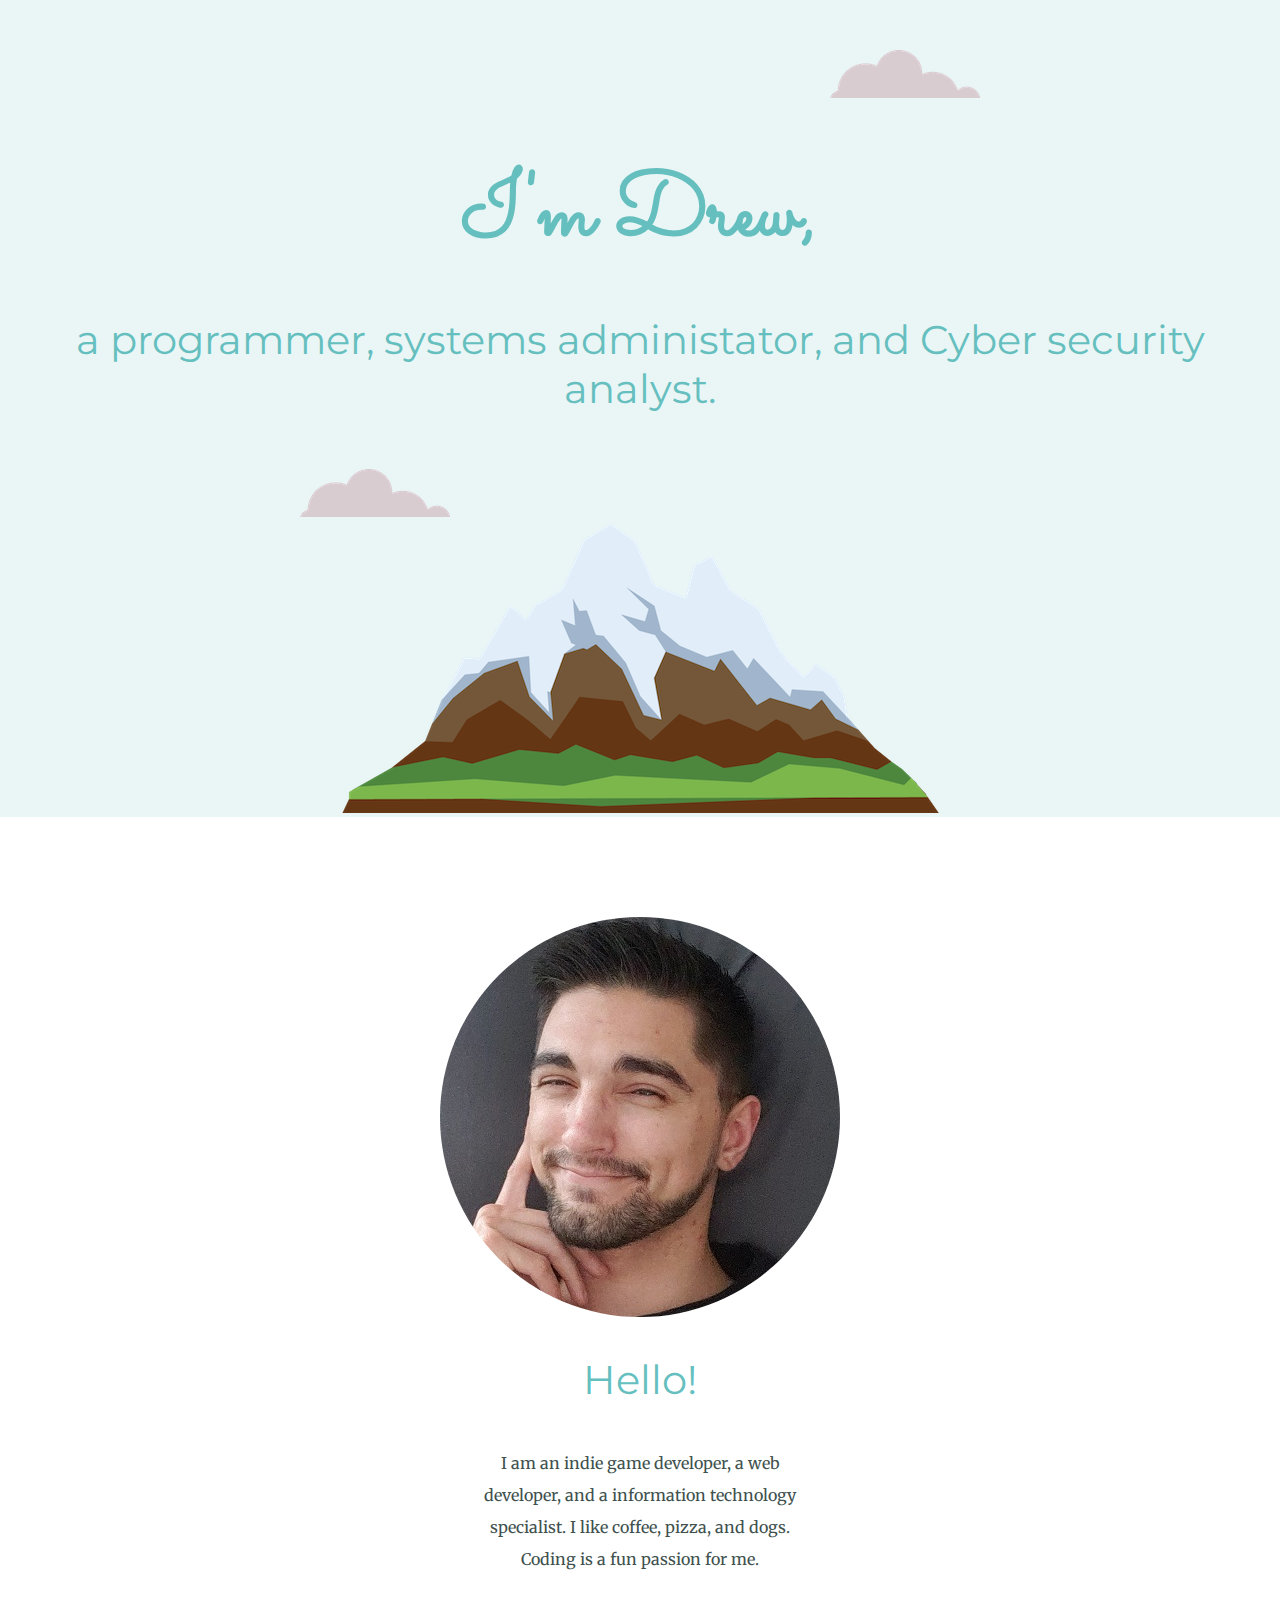
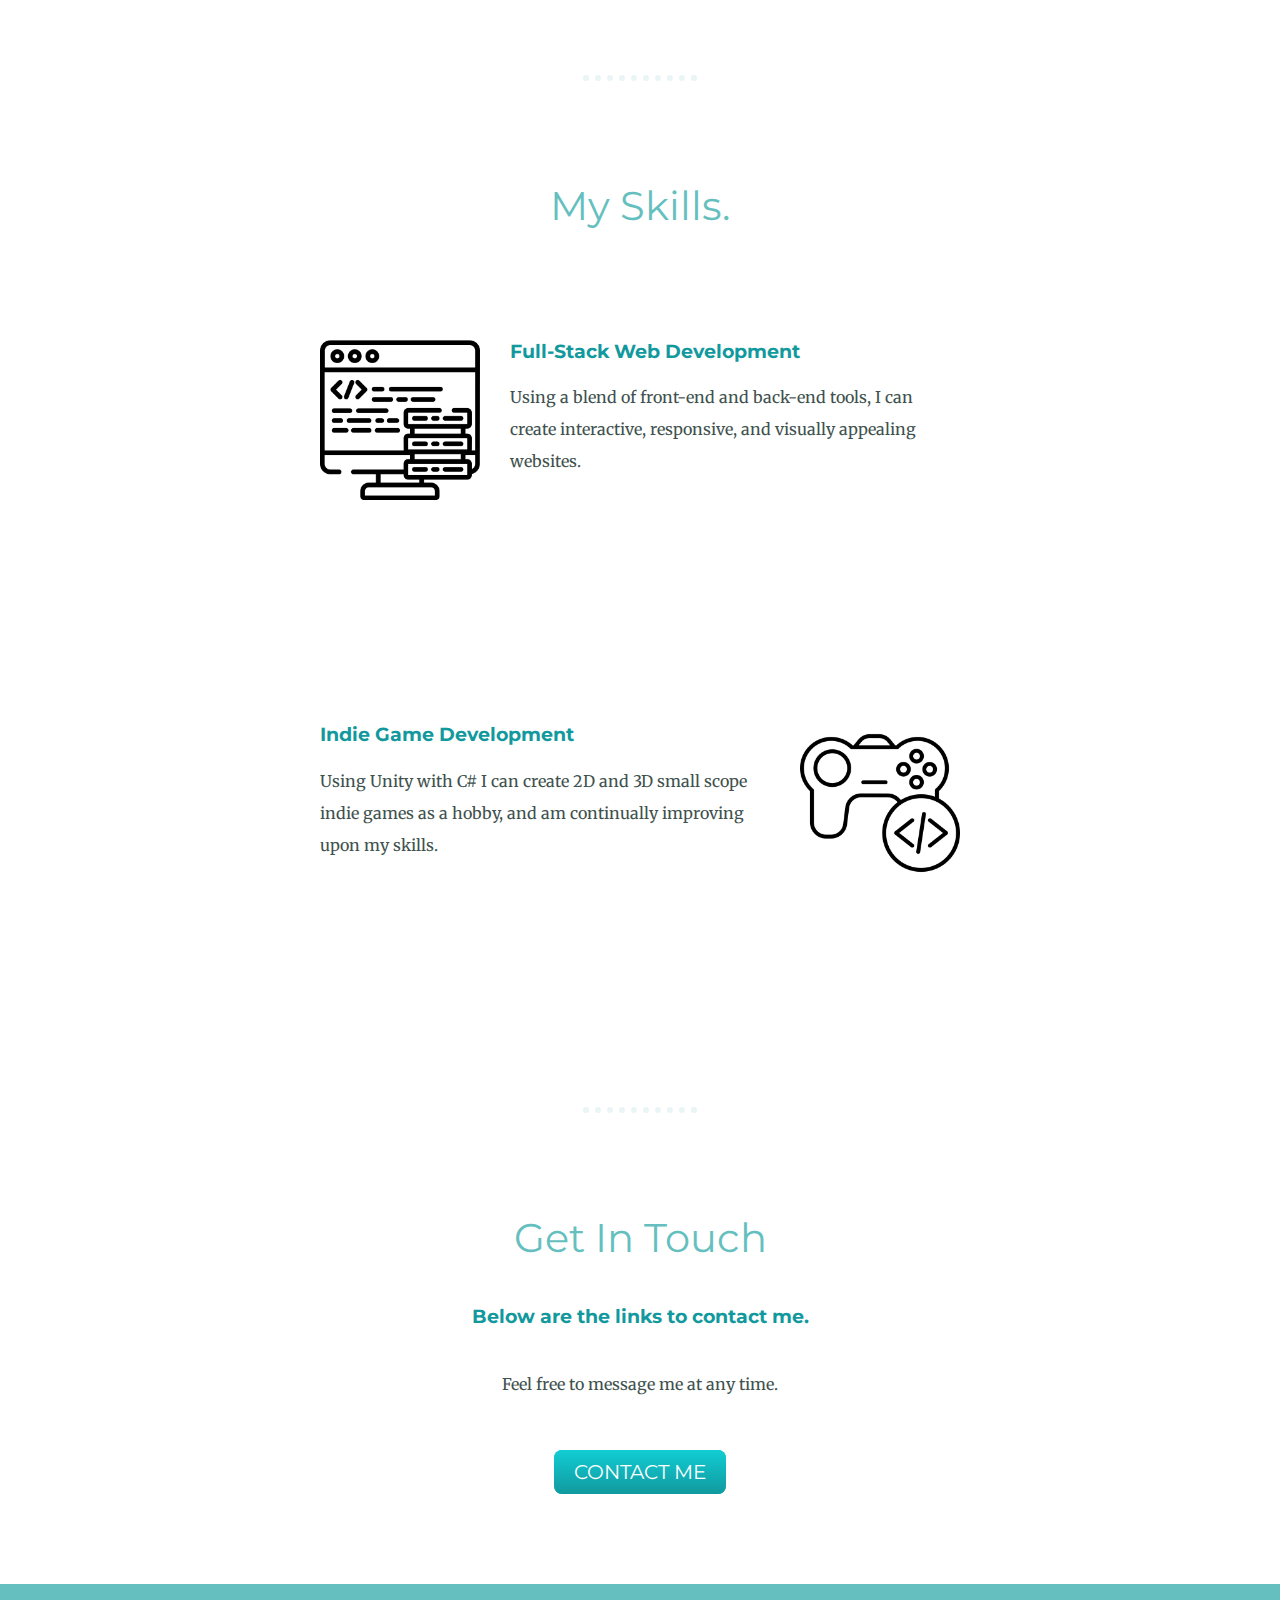
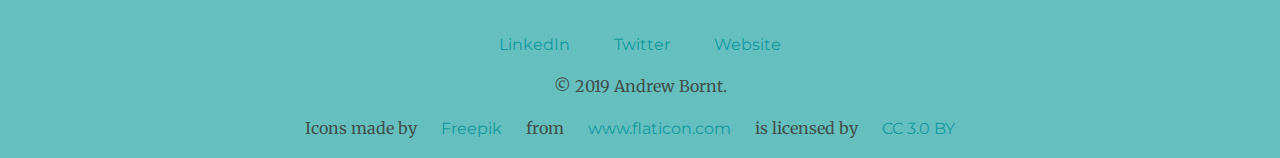
==== index.html @ 8a3b98e0 "Update index.html" ====
<!DOCTYPE html>
<html lang="en" dir="ltr">

<head>
  <meta charset="utf-8">
  <title>Andrew Bornt</title>
  <link rel="stylesheet" href="css/styles.css">
  <link rel="icon" href="favicon.ico">
  <link href="https://fonts.googleapis.com/css?family=Merriweather|Montserrat|Sacramento&display=swap" rel="stylesheet">
</head>

<body>
  <div class="top-container">
    <img class="top-cloud" src="images/cloud.png" alt="cloud-img">
    <h1> I'm Drew,</h1>
    <h2>
      a programmer, systems administator, and Cyber security analyst.
    </h2>
    <img class="bottom-cloud" src="images/cloud.png" alt="cloud-img">
    <img class="mountain" src="images/mountain.png" alt="mountain-img">
  </div>

  <div class="middle-container">
    <div class="profile">
      <img class="selfie" src="images/drewbornt.jpg" alt="selfie">
      <h2>Hello!</h2>
      <p class="intro">I am an indie game developer, a web developer, and a information technology specialist. I like coffee, pizza, and dogs. Coding is a fun passion for me.</p>
    </div>

    <hr>

    <div class="skills">
      <h2>My Skills.</h2>
      <div class="skill-row">
        <img class="skill-web-icon" src="images/data.png" alt="data-png">
        <h3>Full-Stack Web Development</h3>
        <p>Using a blend of front-end and back-end tools, I can create interactive, responsive, and visually appealing websites.</p>
      </div>
      <br />
      <div class="skill-row">
        <img class="skill-game-icon" src="images/game.png" alt="game-png">
        <h3>Indie Game Development</h3>
        <p>Using Unity with C# I can create 2D and 3D small scope indie games as a hobby, and am continually improving upon my skills.</p>
      </div>
    </div>
<br />
    <hr>

    <div class="contact-me">
      <h2>Get In Touch</h2>
      <h3>Below are the links to contact me.</h3>
      <p class="contact-message">Feel free to message me at any time.</p>
      <a class="butn" href="mailto:andrew.bornt@gmail.com">CONTACT ME</a>
    </div>
  </div>


  <div class="bottom-container">
    <a class="footer-link" href="https://www.linkedin.com/in/andrew-bornt/">LinkedIn</a>
    <a class="footer-link" href="https://twitter.com/Valcain">Twitter</a>
    <a class="footer-link" href="https://drewbornt.github.io/cv/">Website</a>
    <p class="copright">© 2019 Andrew Bornt.</p>
    <div>Icons made by <a href="https://www.flaticon.com/authors/freepik" title="Freepik">Freepik</a> from <a href="https://www.flaticon.com/" title="Flaticon">www.flaticon.com</a> is licensed by <a href="http://creativecommons.org/licenses/by/3.0/"
        title="Creative Commons BY 3.0" target="_blank">CC 3.0 BY</a>
      </div>

  </div>

</body>

</html>
---- css/styles.css ----
body {
  color: #40514E;
  margin: 0;
  text-align: center;
  font-family: 'Merriweather', sans-serif;
}

h1 {
  font-size: 5.625rem;
  margin: 50px auto 0 auto;
  font-family: 'Sacramento', cursive;
  color: #66bfbf;
}

h2 {
  font-size: 2.5rem;
  font-family: 'Montserrat', sans-serif;
  color: #66BFBF;
  font-weight: normal;
  padding-bottom: 10px;
}

h3 {
  font-family: 'Montserrat', sans-serif;
  color: #11999E;
}

a {
  color: #11999E;
  font-family: 'Montserrat', sans-serif;
  margin: 10px 20px;
  text-decoration: none;
}
a:hover{
  color: #EAF6F6;
}

hr {
  border: dotted #EAF6F6 6px;
  border-bottom: none;
  width: 8%;
  margin: 100px auto;
}

p {
  line-height: 2;
}

.intro {
  width: 25%;
  margin: auto;
}
.selfie {
  border-radius: 50%;
}

.top-container {
  background-color: #EAF6F6;
  margin-top: 0;
  position: relative;
  padding-top: 100px;
}

.middle-container {
  margin: 100px auto;
}

.bottom-container {
  background-color: #66BFBF;
  padding: 50px 0 20px;
}

.top-cloud {
  position: absolute;
  right: 300px;
  top: 50px;
}

.bottom-cloud {
  position: absolute;
  left: 300px;
  bottom: 300px;
}

.skill-row {
  width: 50%;
  position: relative;
  margin: 100px auto 100px auto;
  text-align: left;
  padding-bottom: 10px;
}

.skill-web-icon {
  width: 25%;
  float: left;
  margin-right: 30px;
}

.skill-game-icon {
  width: 25%;
  float: right;
  margin-left: 30px;
  margin-bottom: 10px;
}

.contact-message {
  width: 30%;
  margin: 40px auto 60px;
}

.butn {
  background: #11cdd4;
  background-image: -webkit-linear-gradient(top, #11cdd4, #11999e);
  background-image: -moz-linear-gradient(top, #11cdd4, #11999e);
  background-image: -ms-linear-gradient(top, #11cdd4, #11999e);
  background-image: -o-linear-gradient(top, #11cdd4, #11999e);
  background-image: linear-gradient(to bottom, #11cdd4, #11999e);
  -webkit-border-radius: 8;
  -moz-border-radius: 8;
  border-radius: 8px;
  font-family: 'Montserrat', sans-serif;
  color: #ffffff;
  font-size: 20px;
  padding: 10px 20px 10px 20px;
  text-decoration: none;
}

.butn:hover {
  background: #30e3cb;
  background-image: -webkit-linear-gradient(top, #30e3cb, #2bc4ad);
  background-image: -moz-linear-gradient(top, #30e3cb, #2bc4ad);
  background-image: -ms-linear-gradient(top, #30e3cb, #2bc4ad);
  background-image: -o-linear-gradient(top, #30e3cb, #2bc4ad);
  background-image: linear-gradient(to bottom, #30e3cb, #2bc4ad);
  text-decoration: none;
}

.copyright {
  color: #EAF6F6;
  font-size: 0.75rem;
  padding: 20px 0;
}
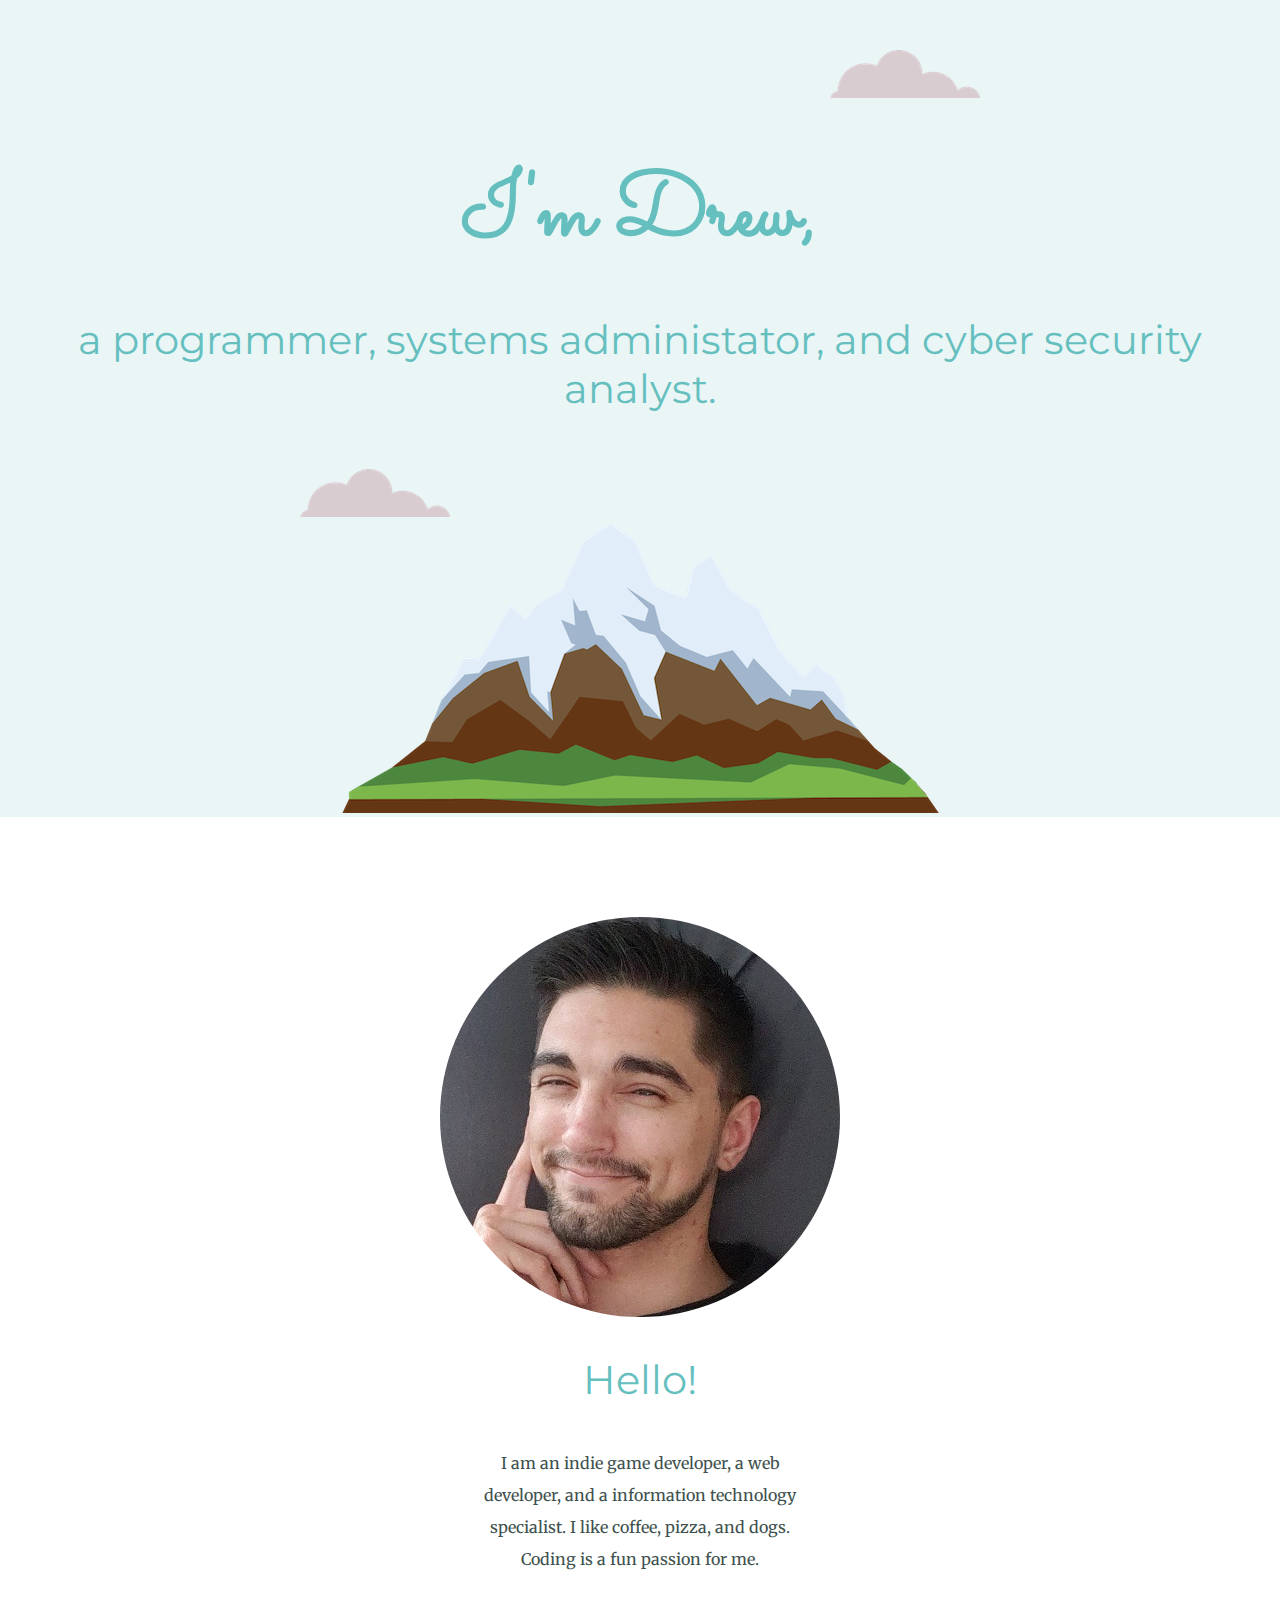
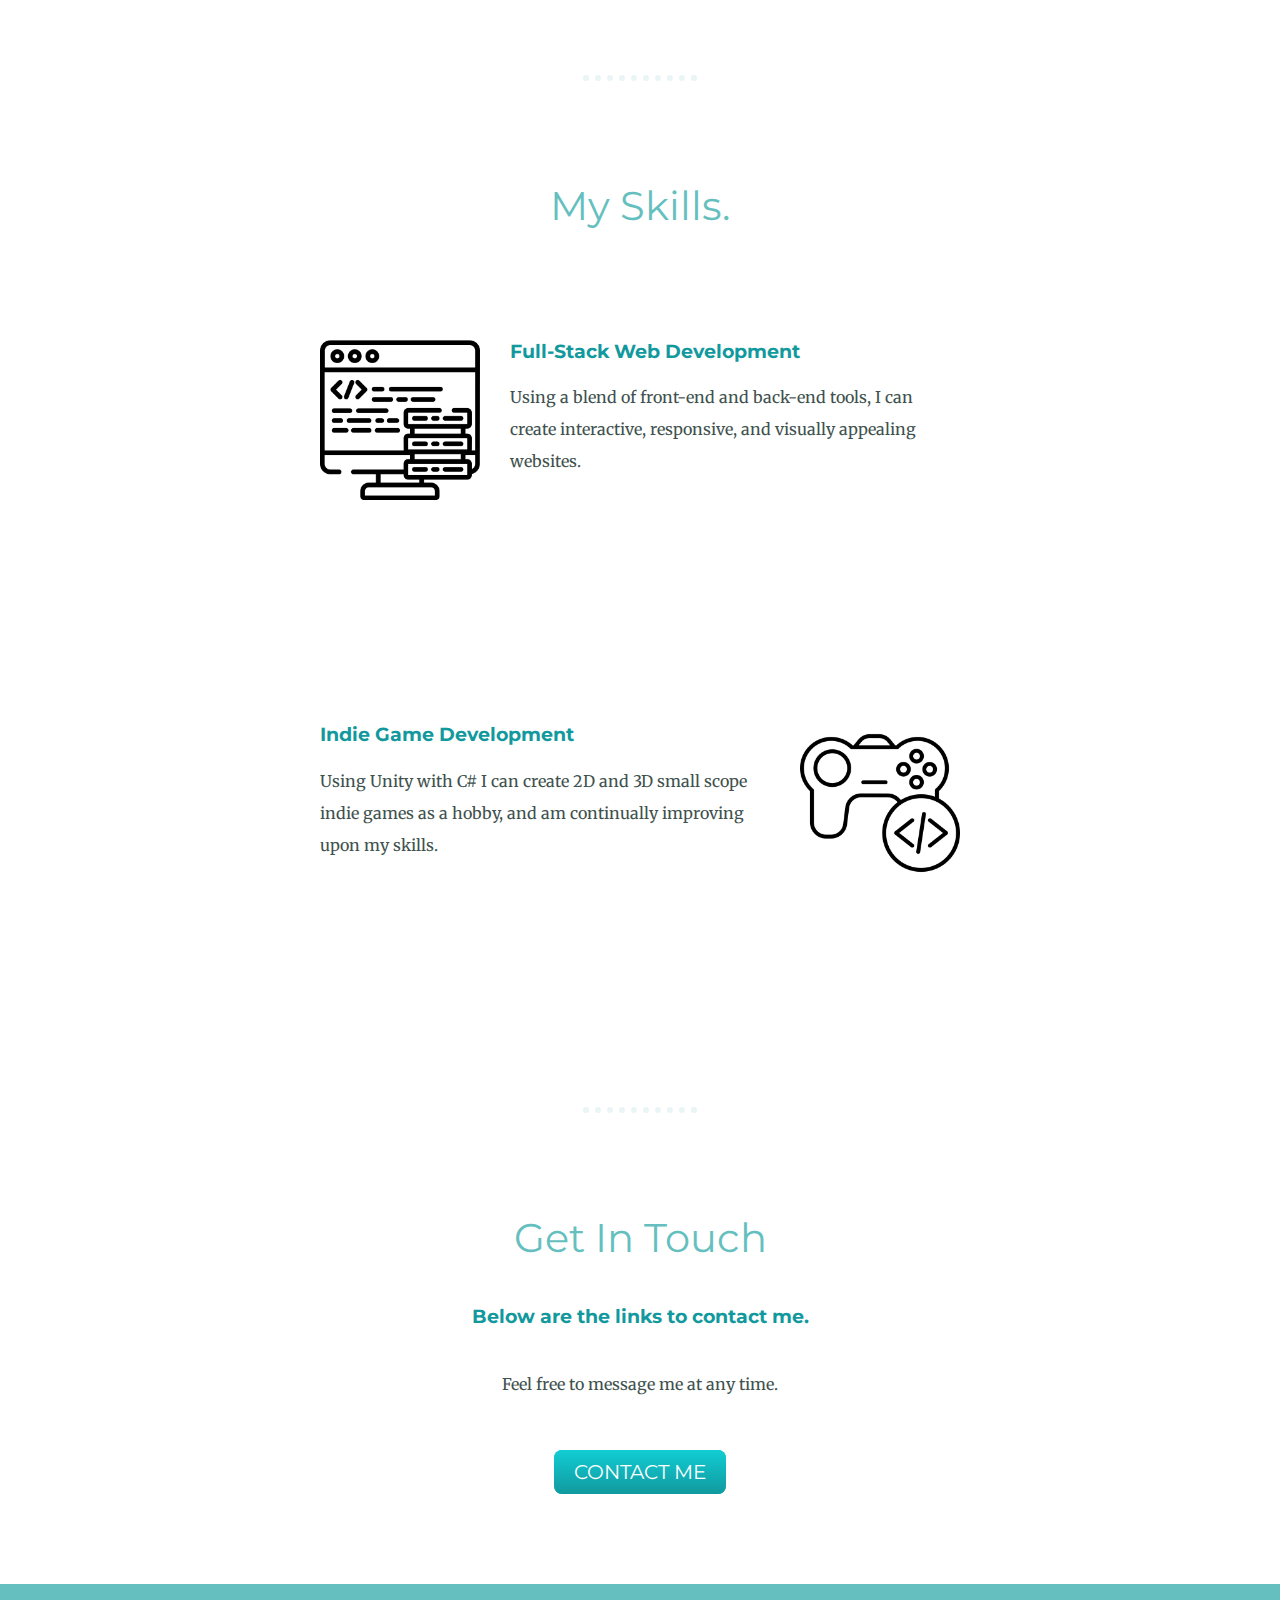
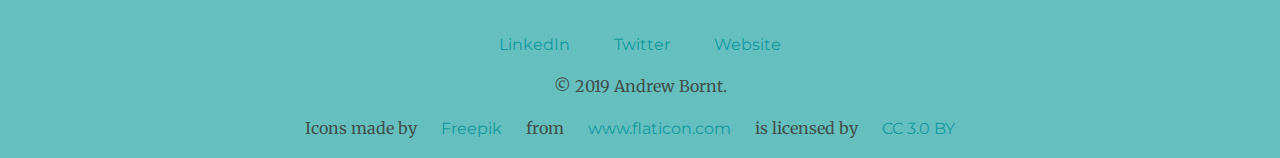
==== commit 67cb268b: "Update index.html" ====
--- a/index.html
+++ b/index.html
@@ -14,7 +14,7 @@
     <img class="top-cloud" src="images/cloud.png" alt="cloud-img">
     <h1> I'm Drew,</h1>
     <h2>
-      a programmer, systems administator, and Cyber security analyst.
+      a programmer, systems administator, and cyber security analyst.
     </h2>
     <img class="bottom-cloud" src="images/cloud.png" alt="cloud-img">
     <img class="mountain" src="images/mountain.png" alt="mountain-img">
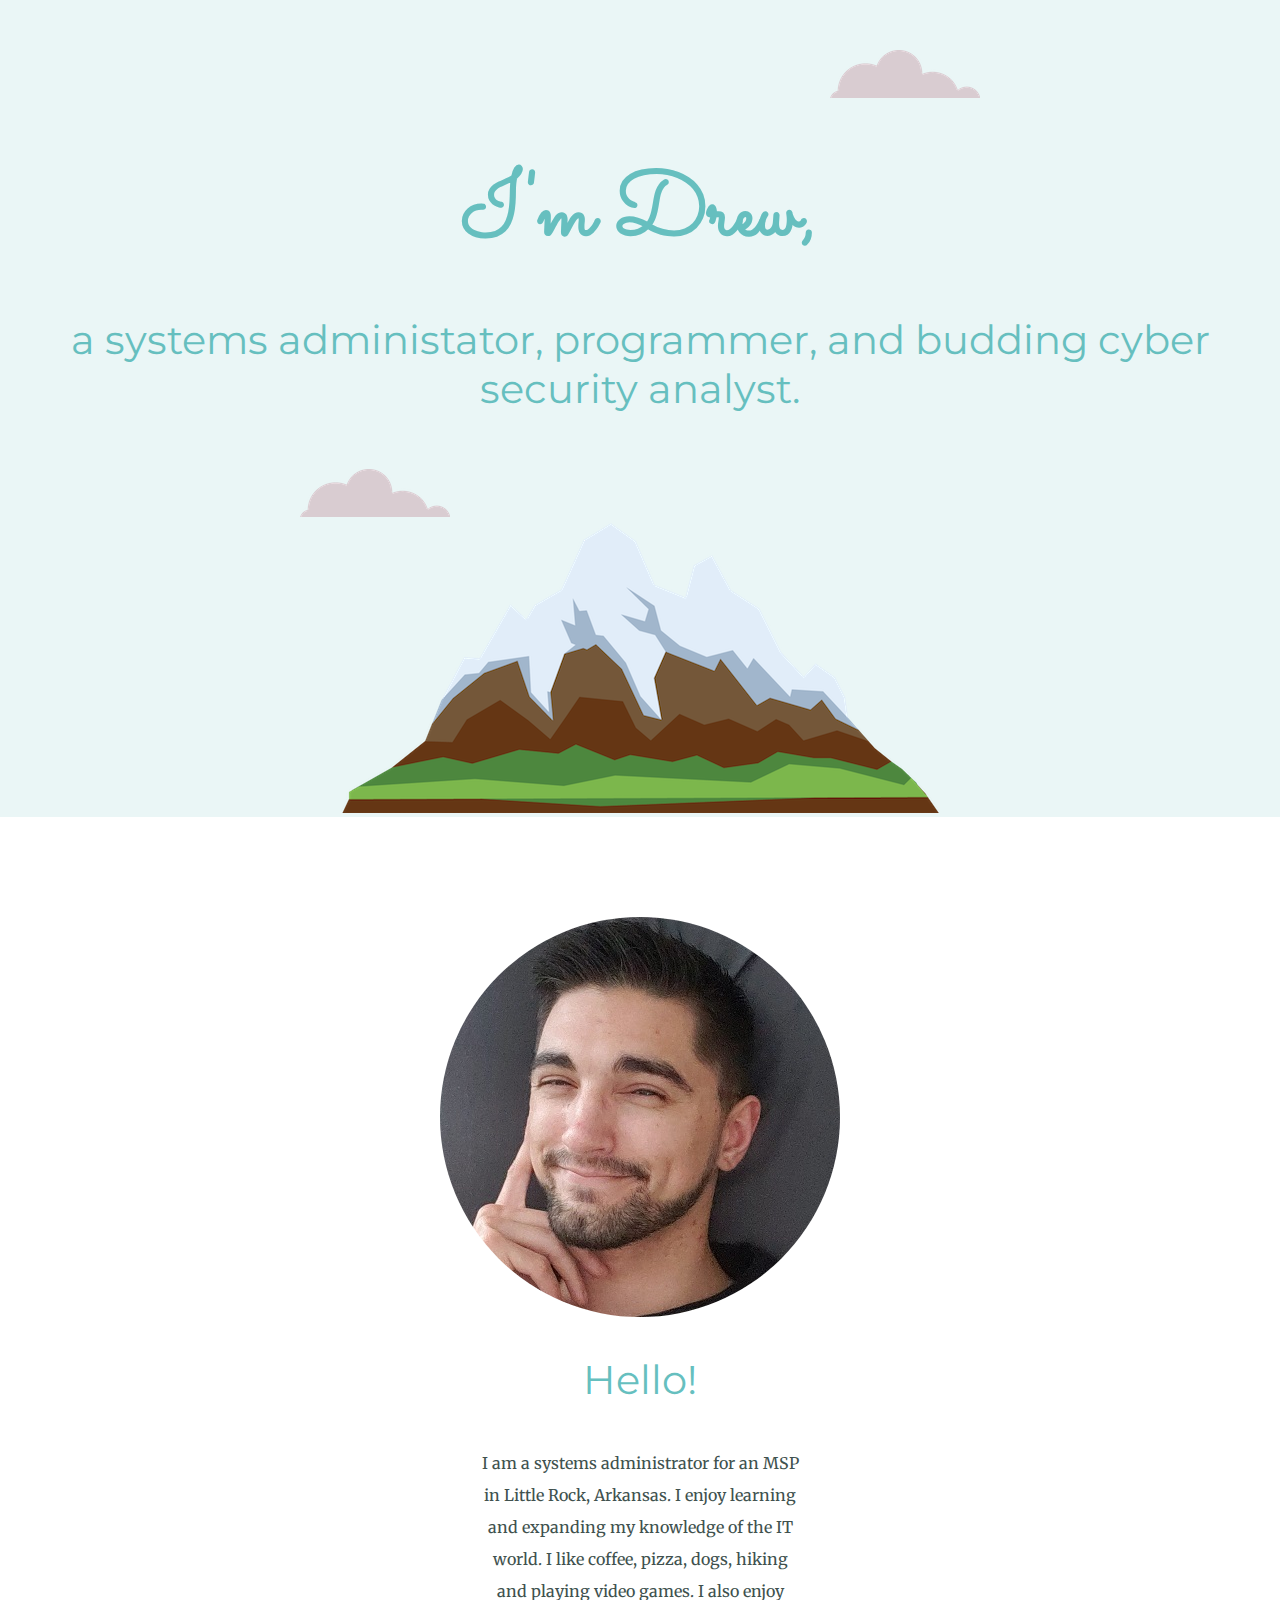
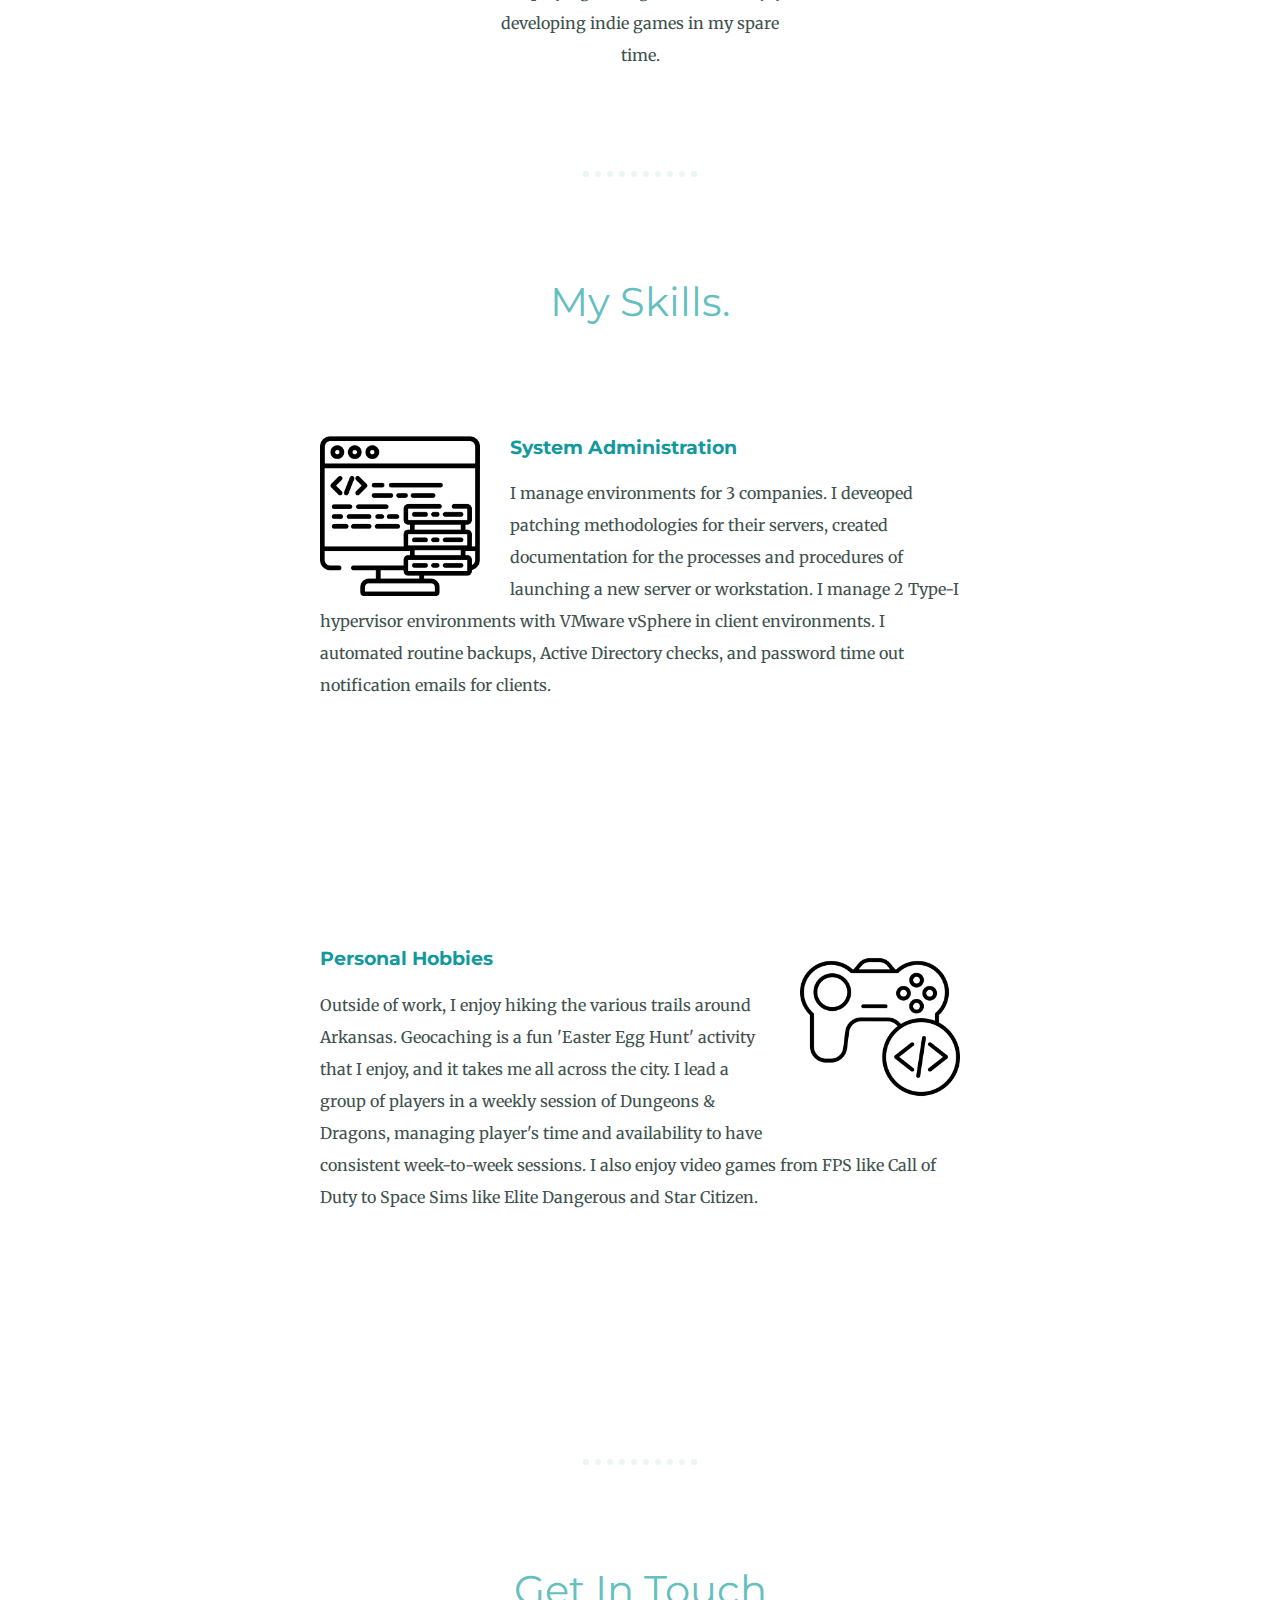
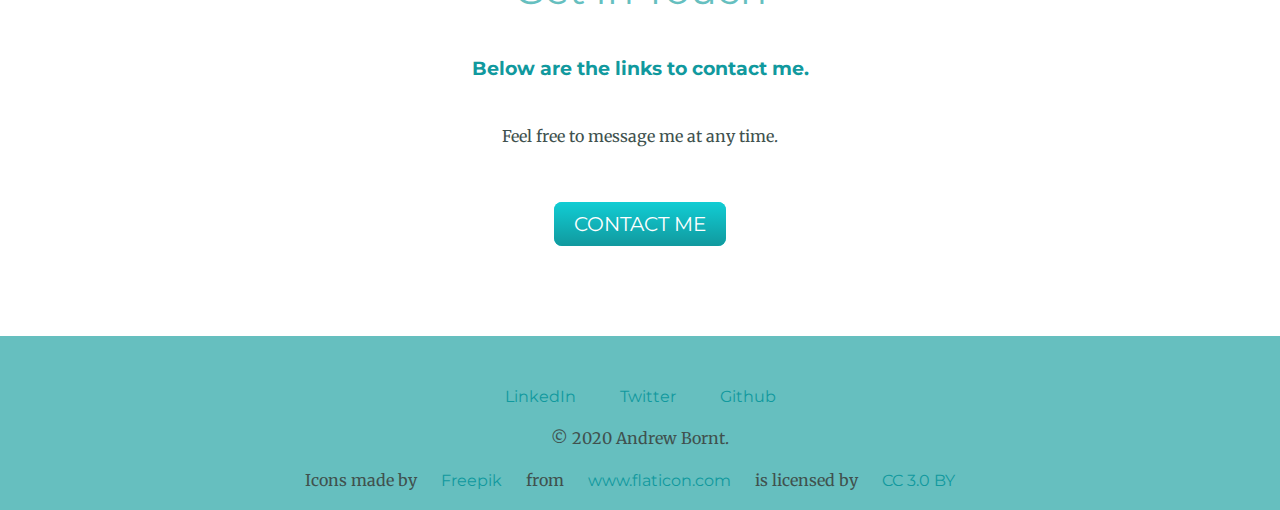
==== commit 6325abf3: "updated html" ====
--- a/index.html
+++ b/index.html
@@ -14,7 +14,7 @@
     <img class="top-cloud" src="images/cloud.png" alt="cloud-img">
     <h1> I'm Drew,</h1>
     <h2>
-      a programmer, systems administator, and cyber security analyst.
+      a systems administator, programmer, and budding cyber security analyst.
     </h2>
     <img class="bottom-cloud" src="images/cloud.png" alt="cloud-img">
     <img class="mountain" src="images/mountain.png" alt="mountain-img">
@@ -24,7 +24,7 @@
     <div class="profile">
       <img class="selfie" src="images/drewbornt.jpg" alt="selfie">
       <h2>Hello!</h2>
-      <p class="intro">I am an indie game developer, a web developer, and a information technology specialist. I like coffee, pizza, and dogs. Coding is a fun passion for me.</p>
+      <p class="intro">I am a systems administrator for an MSP in Little Rock, Arkansas. I enjoy learning and expanding my knowledge of the IT world. I like coffee, pizza, dogs, hiking and playing video games. I also enjoy developing indie games in my spare time.</p>
     </div>
 
     <hr>
@@ -33,14 +33,14 @@
       <h2>My Skills.</h2>
       <div class="skill-row">
         <img class="skill-web-icon" src="images/data.png" alt="data-png">
-        <h3>Full-Stack Web Development</h3>
-        <p>Using a blend of front-end and back-end tools, I can create interactive, responsive, and visually appealing websites.</p>
+        <h3>System Administration</h3>
+        <p>I manage environments for 3 companies. I deveoped patching methodologies for their servers, created documentation for the processes and procedures of launching a new server or workstation. I manage 2 Type-I hypervisor environments with VMware vSphere in client environments. I automated routine backups, Active Directory checks, and password time out notification emails for clients.</p>
       </div>
       <br />
       <div class="skill-row">
         <img class="skill-game-icon" src="images/game.png" alt="game-png">
-        <h3>Indie Game Development</h3>
-        <p>Using Unity with C# I can create 2D and 3D small scope indie games as a hobby, and am continually improving upon my skills.</p>
+        <h3>Personal Hobbies</h3>
+        <p>Outside of work, I enjoy hiking the various trails around Arkansas. Geocaching is a fun 'Easter Egg Hunt' activity that I enjoy, and it takes me all across the city. I lead a group of players in a weekly session of Dungeons & Dragons, managing player's time and availability to have consistent week-to-week sessions. I also enjoy video games from FPS like Call of Duty to Space Sims like Elite Dangerous and Star Citizen.</p>
       </div>
     </div>
 <br />
@@ -57,9 +57,9 @@
 
   <div class="bottom-container">
     <a class="footer-link" href="https://www.linkedin.com/in/andrew-bornt/">LinkedIn</a>
-    <a class="footer-link" href="https://twitter.com/Valcain">Twitter</a>
-    <a class="footer-link" href="https://drewbornt.github.io/cv/">Website</a>
-    <p class="copright">© 2019 Andrew Bornt.</p>
+    <a class="footer-link" href="https://twitter.com/themrfoxman">Twitter</a>
+    <a class="footer-link" href="https://www.github.com/drewbornt">Github</a>
+    <p class="copright">© 2020 Andrew Bornt.</p>
     <div>Icons made by <a href="https://www.flaticon.com/authors/freepik" title="Freepik">Freepik</a> from <a href="https://www.flaticon.com/" title="Flaticon">www.flaticon.com</a> is licensed by <a href="http://creativecommons.org/licenses/by/3.0/"
         title="Creative Commons BY 3.0" target="_blank">CC 3.0 BY</a>
       </div>
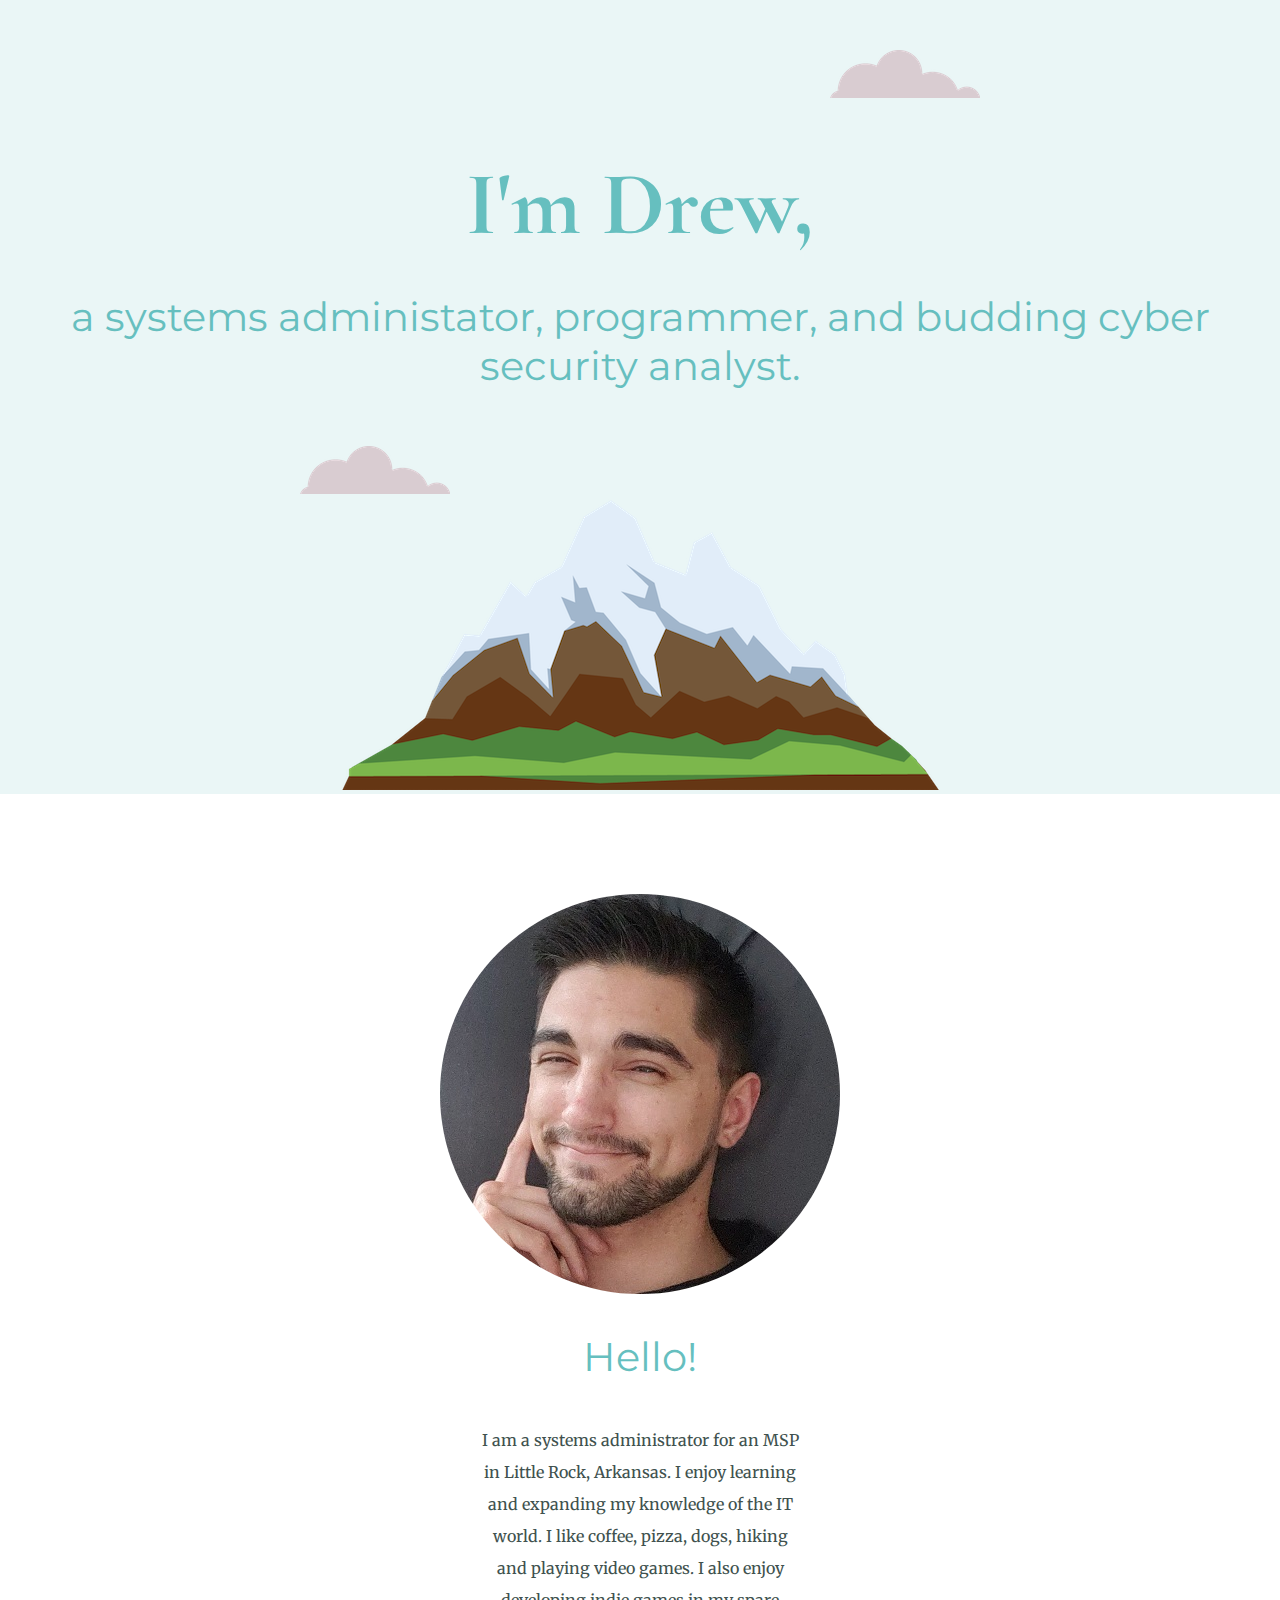
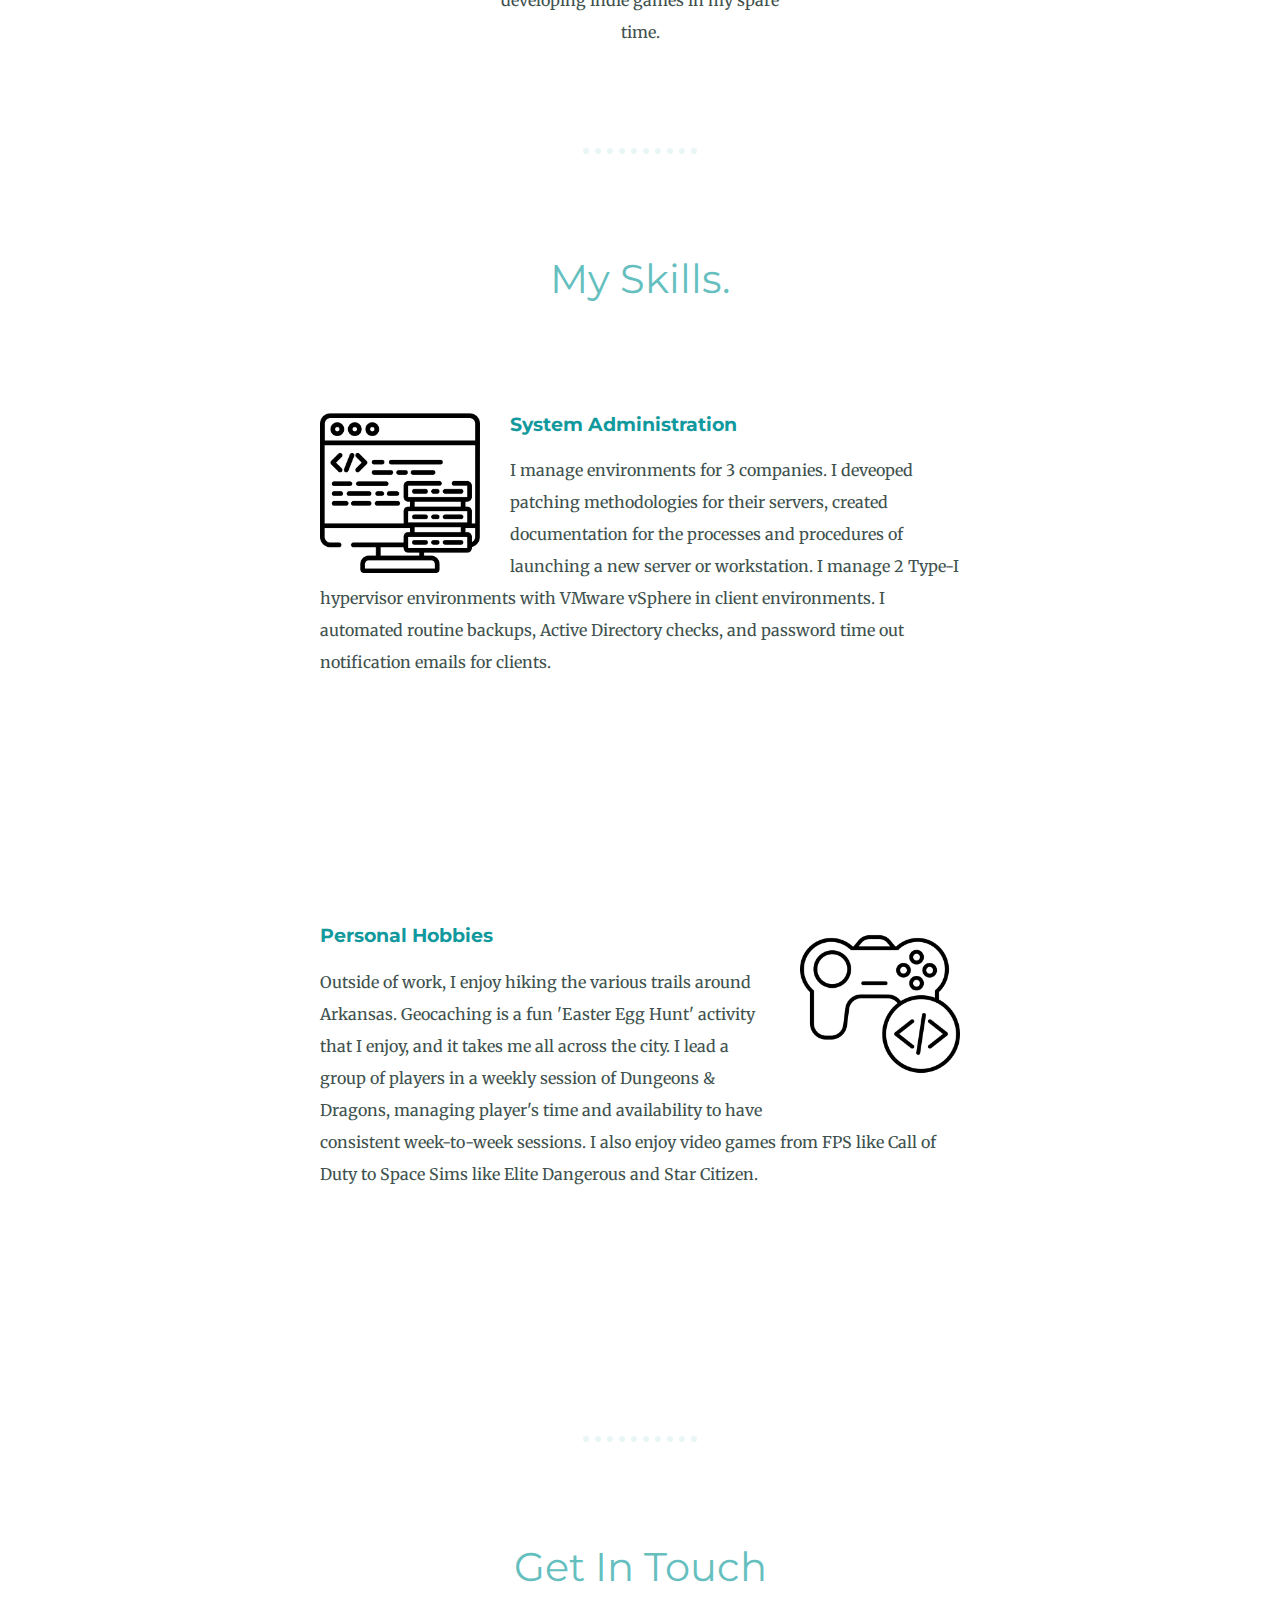
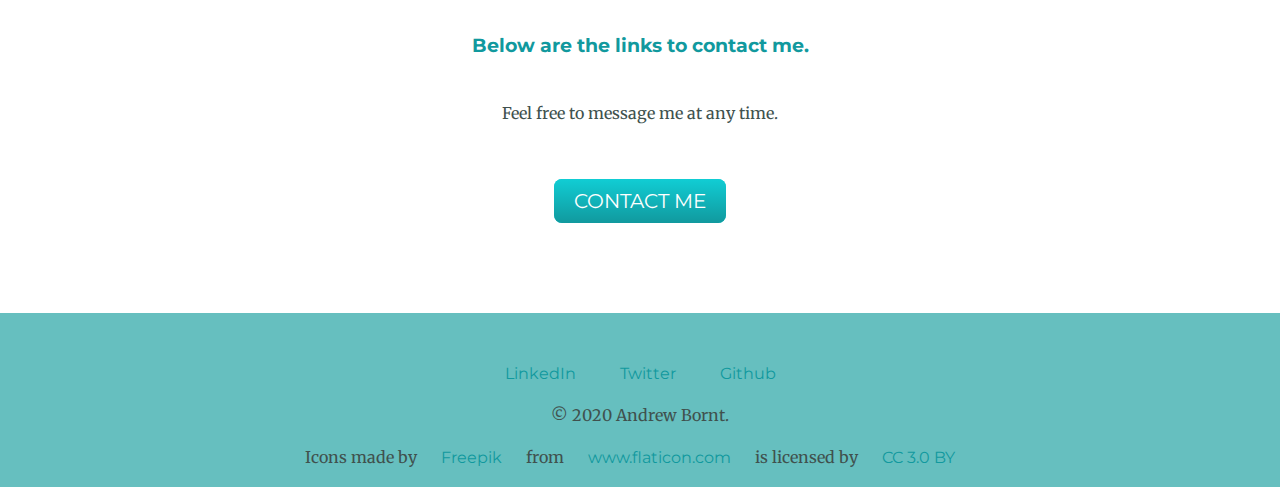
==== commit 748dc1da: "same as last" ====
--- a/index.html
+++ b/index.html
@@ -6,7 +6,7 @@
   <title>Andrew Bornt</title>
   <link rel="stylesheet" href="css/styles.css">
   <link rel="icon" href="favicon.ico">
-  <link href="https://fonts.googleapis.com/css?family=Merriweather|Montserrat|Sacramento&display=swap" rel="stylesheet">
+  <link href="https://fonts.googleapis.com/css?family=Merriweather|Montserrat|CormorantGaramond&display=swap" rel="stylesheet">
 </head>
 
 <body>
--- a/css/styles.css
+++ b/css/styles.css
@@ -8,7 +8,7 @@
 h1 {
   font-size: 5.625rem;
   margin: 50px auto 0 auto;
-  font-family: 'Sacramento', cursive;
+  font-family: 'CormorantGaramond', serif;
   color: #66bfbf;
 }
 
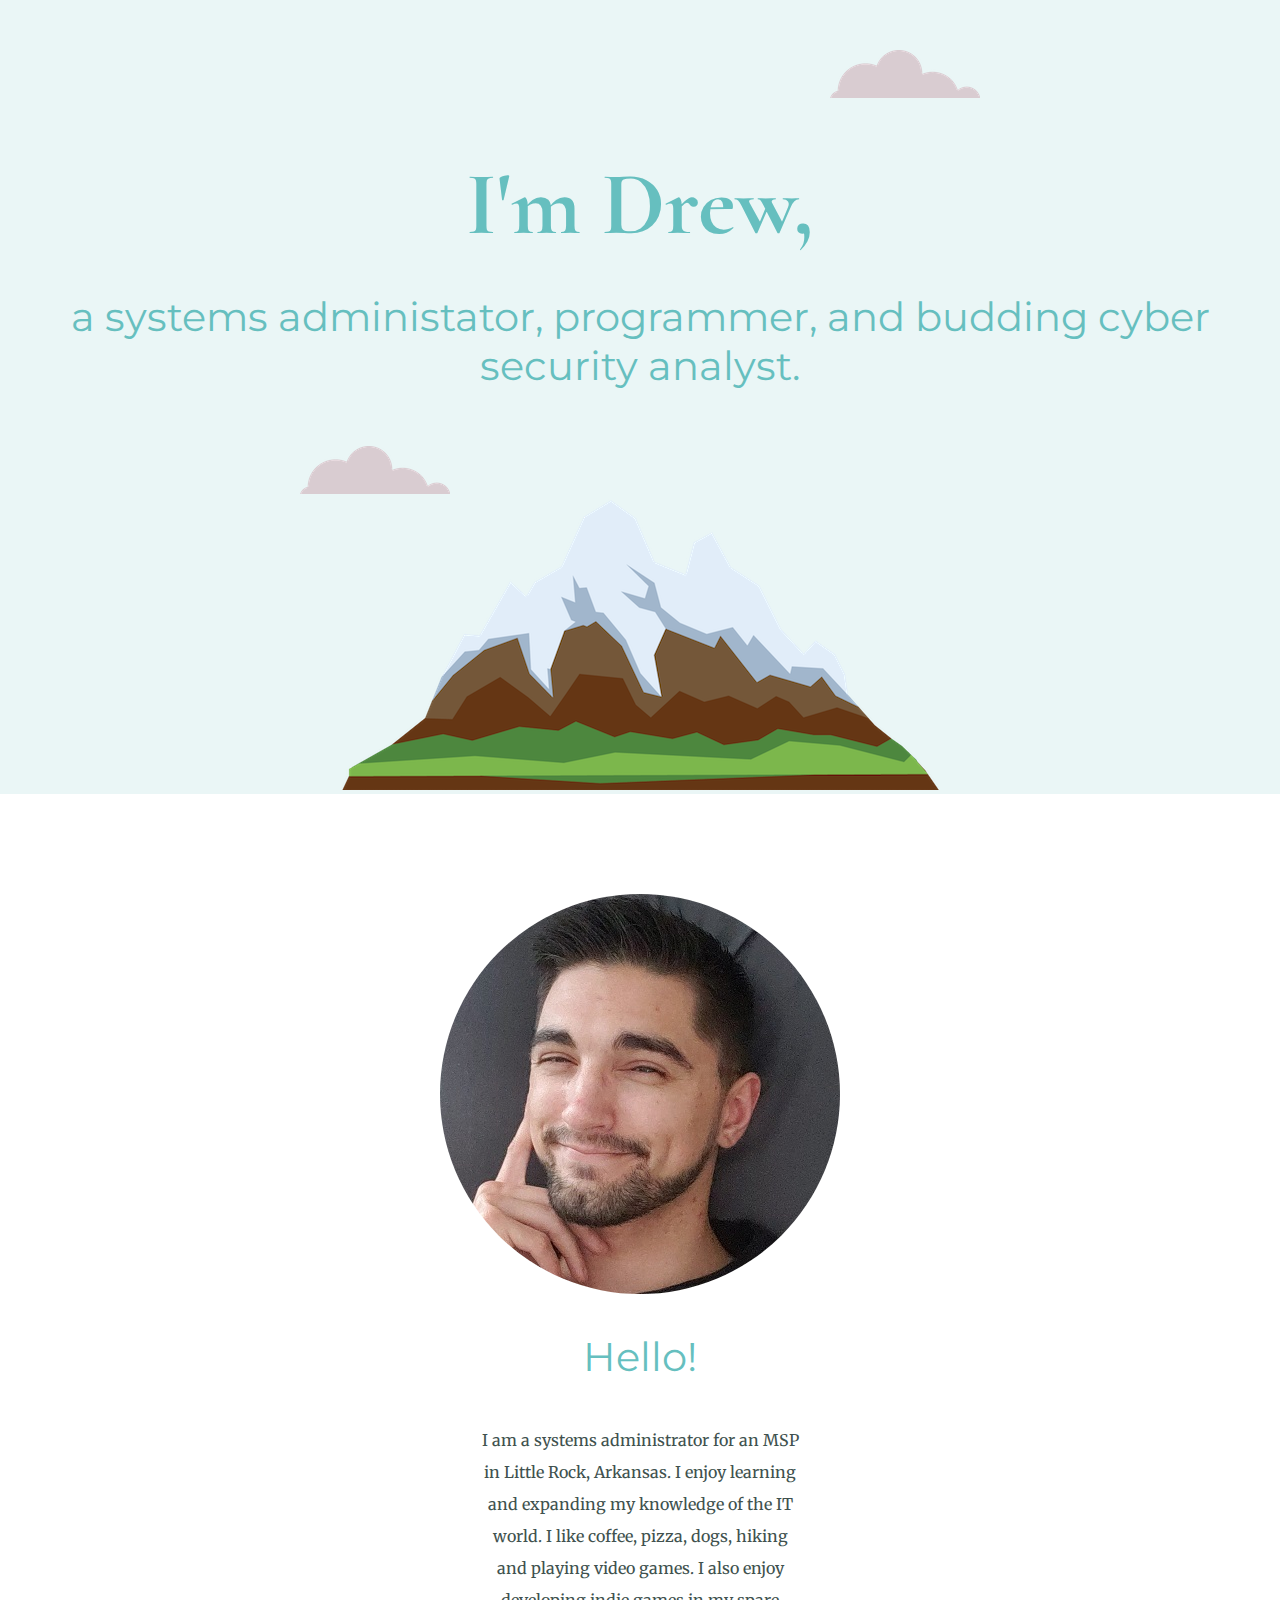
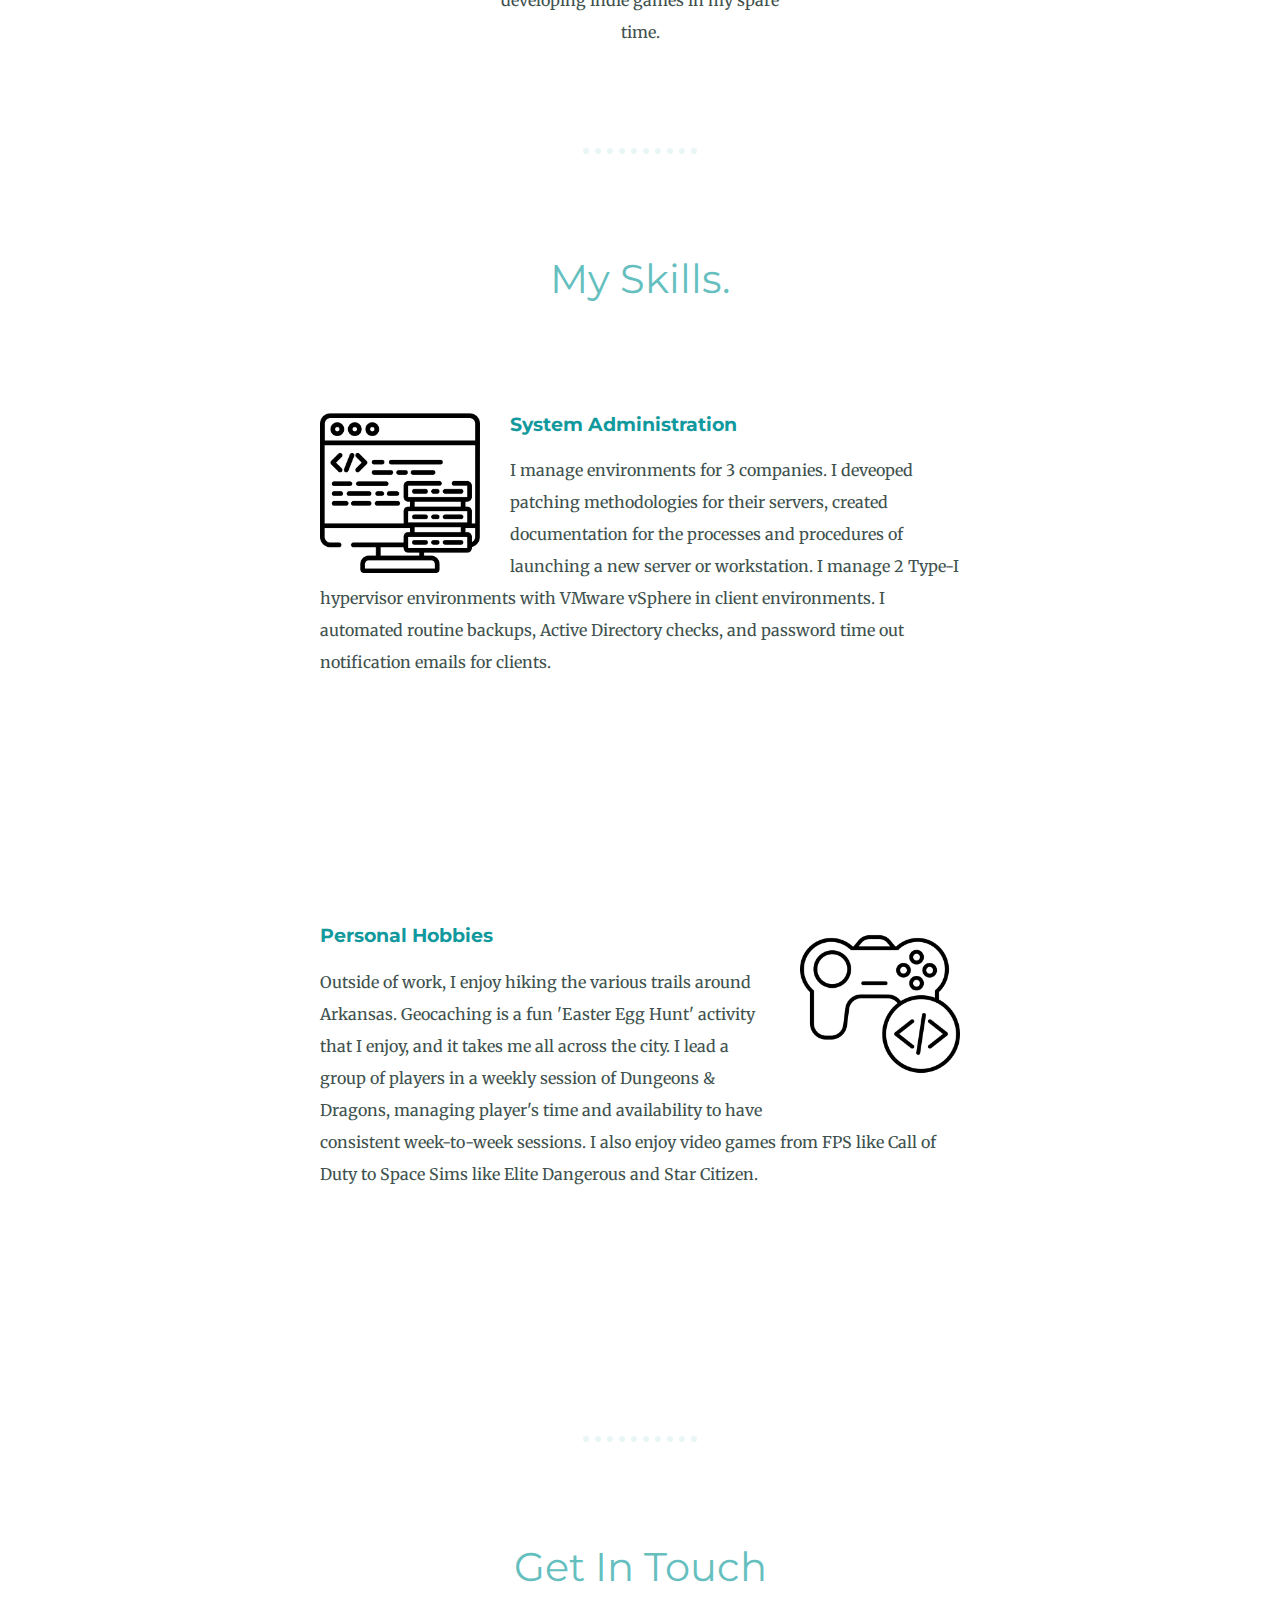
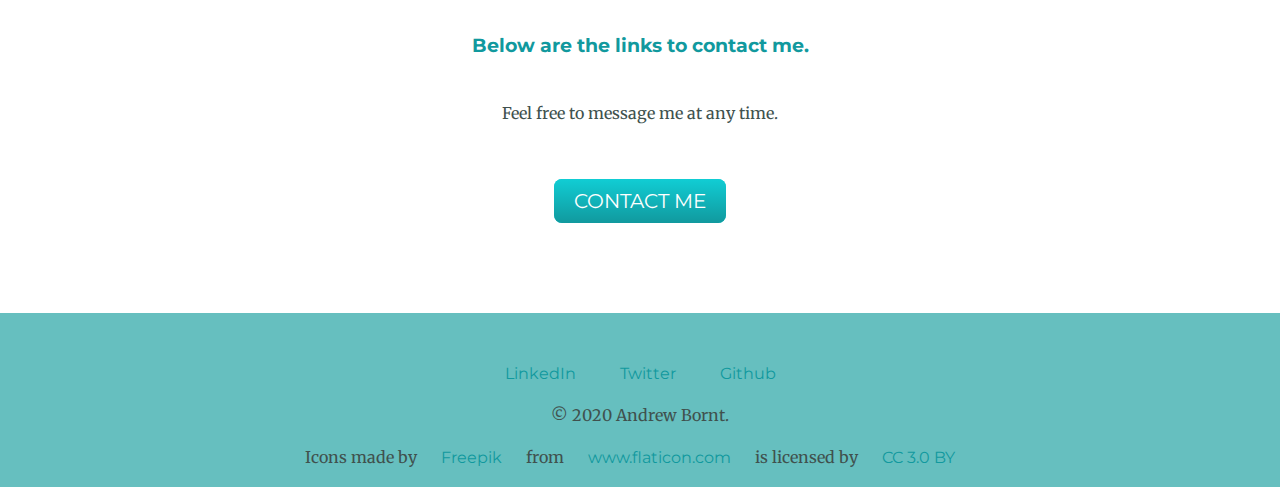
==== commit b5817ae4: "same as last" ====
--- a/index.html
+++ b/index.html
@@ -6,7 +6,7 @@
   <title>Andrew Bornt</title>
   <link rel="stylesheet" href="css/styles.css">
   <link rel="icon" href="favicon.ico">
-  <link href="https://fonts.googleapis.com/css?family=Merriweather|Montserrat|CormorantGaramond&display=swap" rel="stylesheet">
+  <link href="https://fonts.googleapis.com/css?family=Merriweather|Montserrat|Cormorant&display=swap" rel="stylesheet">
 </head>
 
 <body>
--- a/css/styles.css
+++ b/css/styles.css
@@ -8,7 +8,7 @@
 h1 {
   font-size: 5.625rem;
   margin: 50px auto 0 auto;
-  font-family: 'CormorantGaramond', serif;
+  font-family: 'Cormorant', serif;
   color: #66bfbf;
 }
 
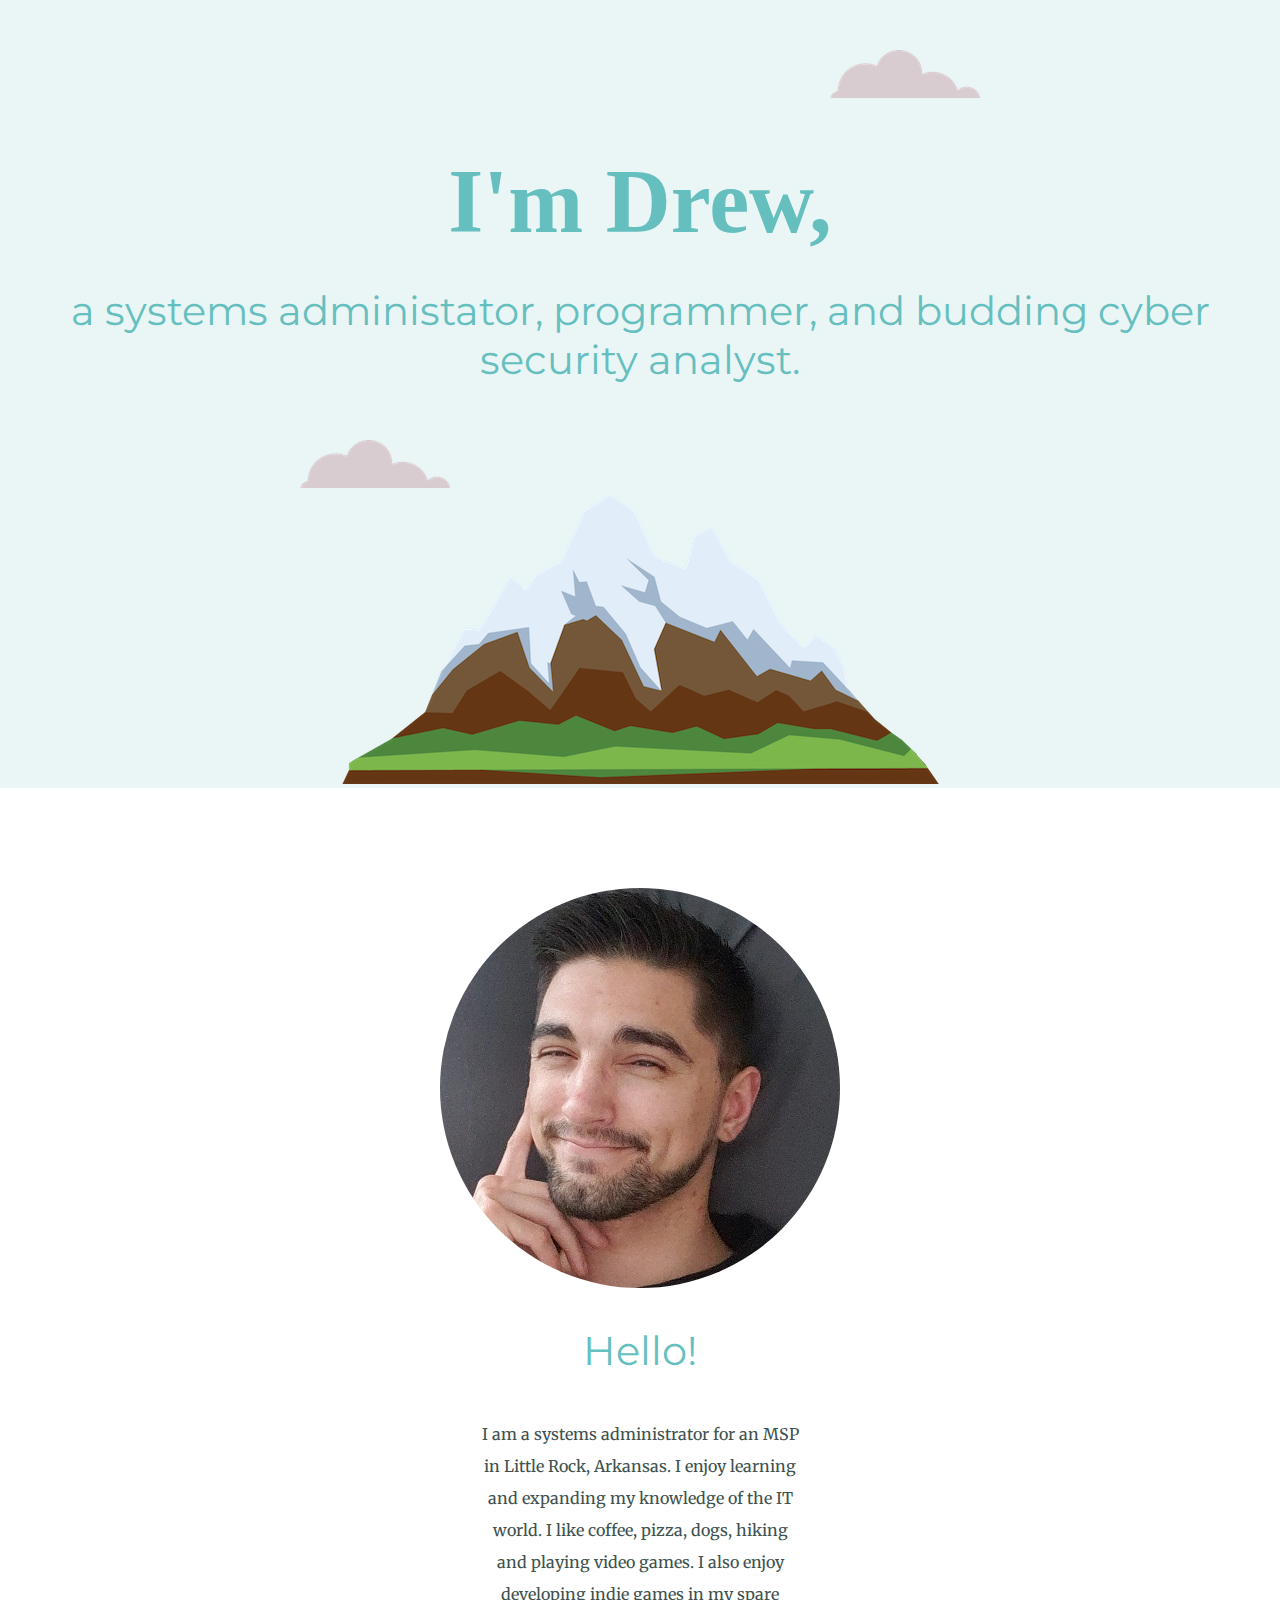
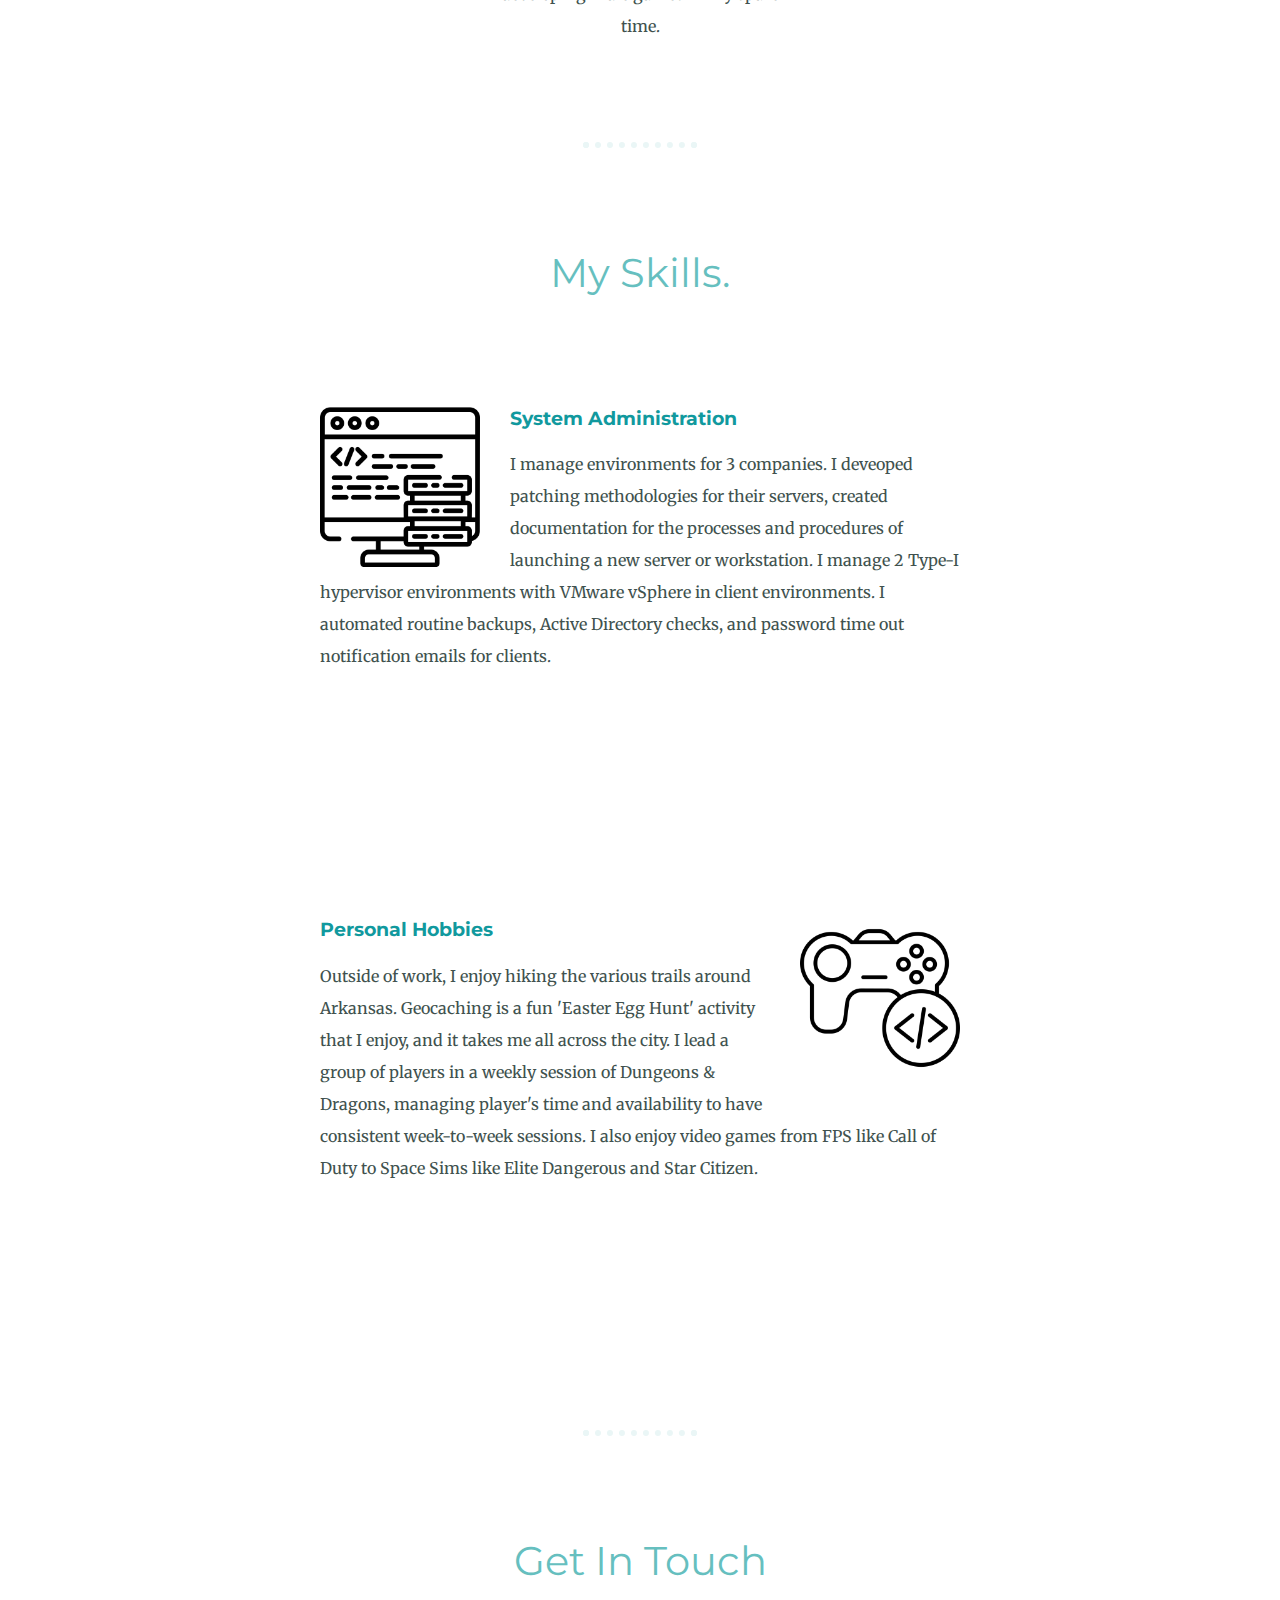
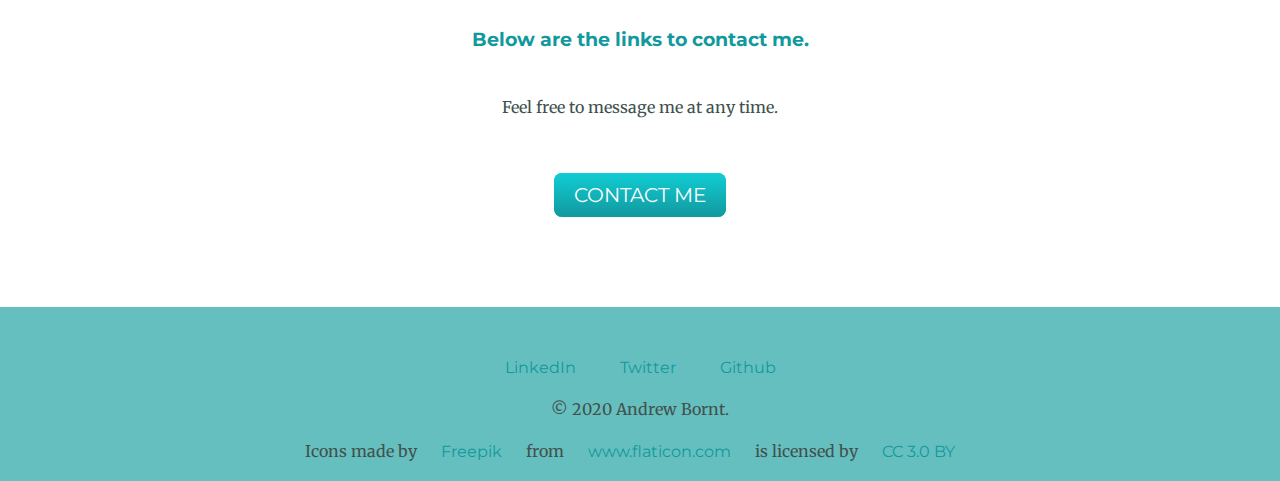
==== commit 2b7aa6e3: "same as before" ====
--- a/index.html
+++ b/index.html
@@ -6,7 +6,7 @@
   <title>Andrew Bornt</title>
   <link rel="stylesheet" href="css/styles.css">
   <link rel="icon" href="favicon.ico">
-  <link href="https://fonts.googleapis.com/css?family=Merriweather|Montserrat|Cormorant&display=swap" rel="stylesheet">
+  <link href="https://fonts.googleapis.com/css?family=Merriweather|Montserrat|Cormorant+Garamond&display=swap" rel="stylesheet">
 </head>
 
 <body>
--- a/css/styles.css
+++ b/css/styles.css
@@ -8,7 +8,7 @@
 h1 {
   font-size: 5.625rem;
   margin: 50px auto 0 auto;
-  font-family: 'Cormorant', serif;
+  font-family: 'Cormorant+Garamond', serif;
   color: #66bfbf;
 }
 
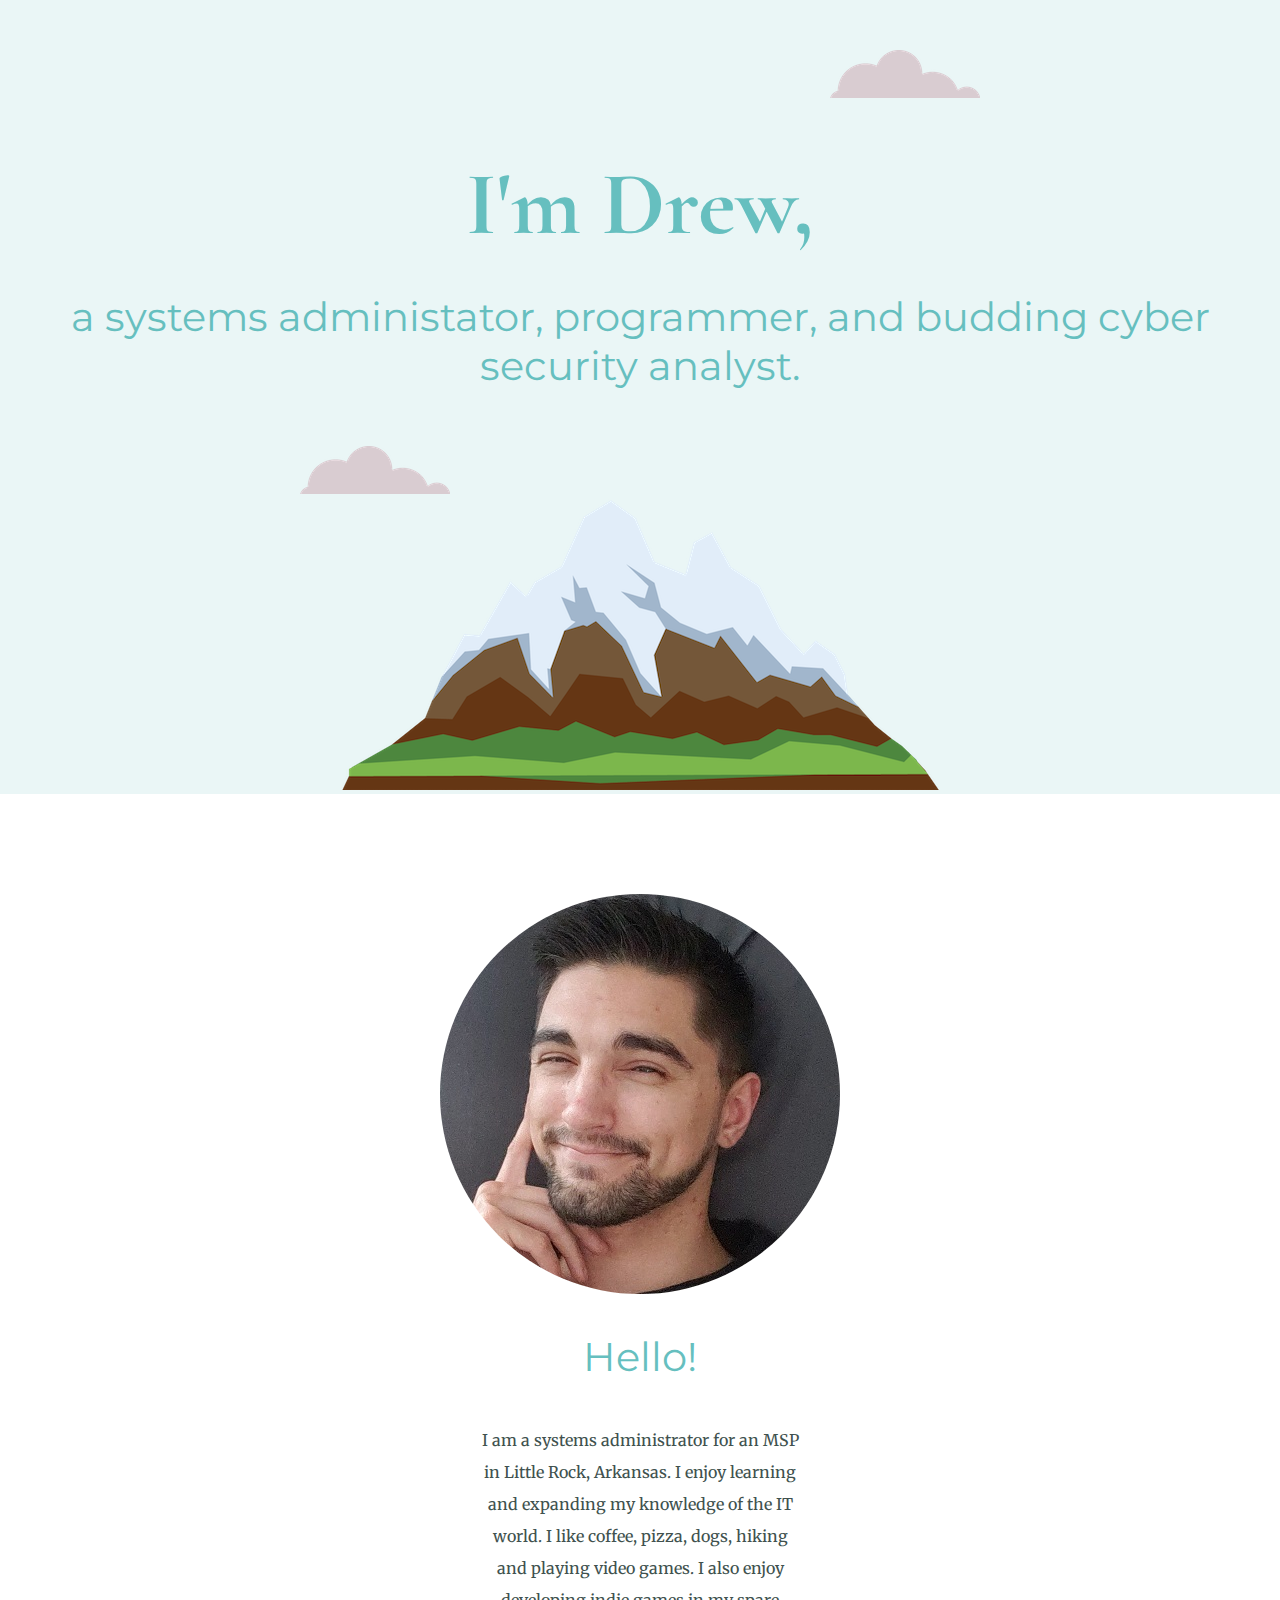
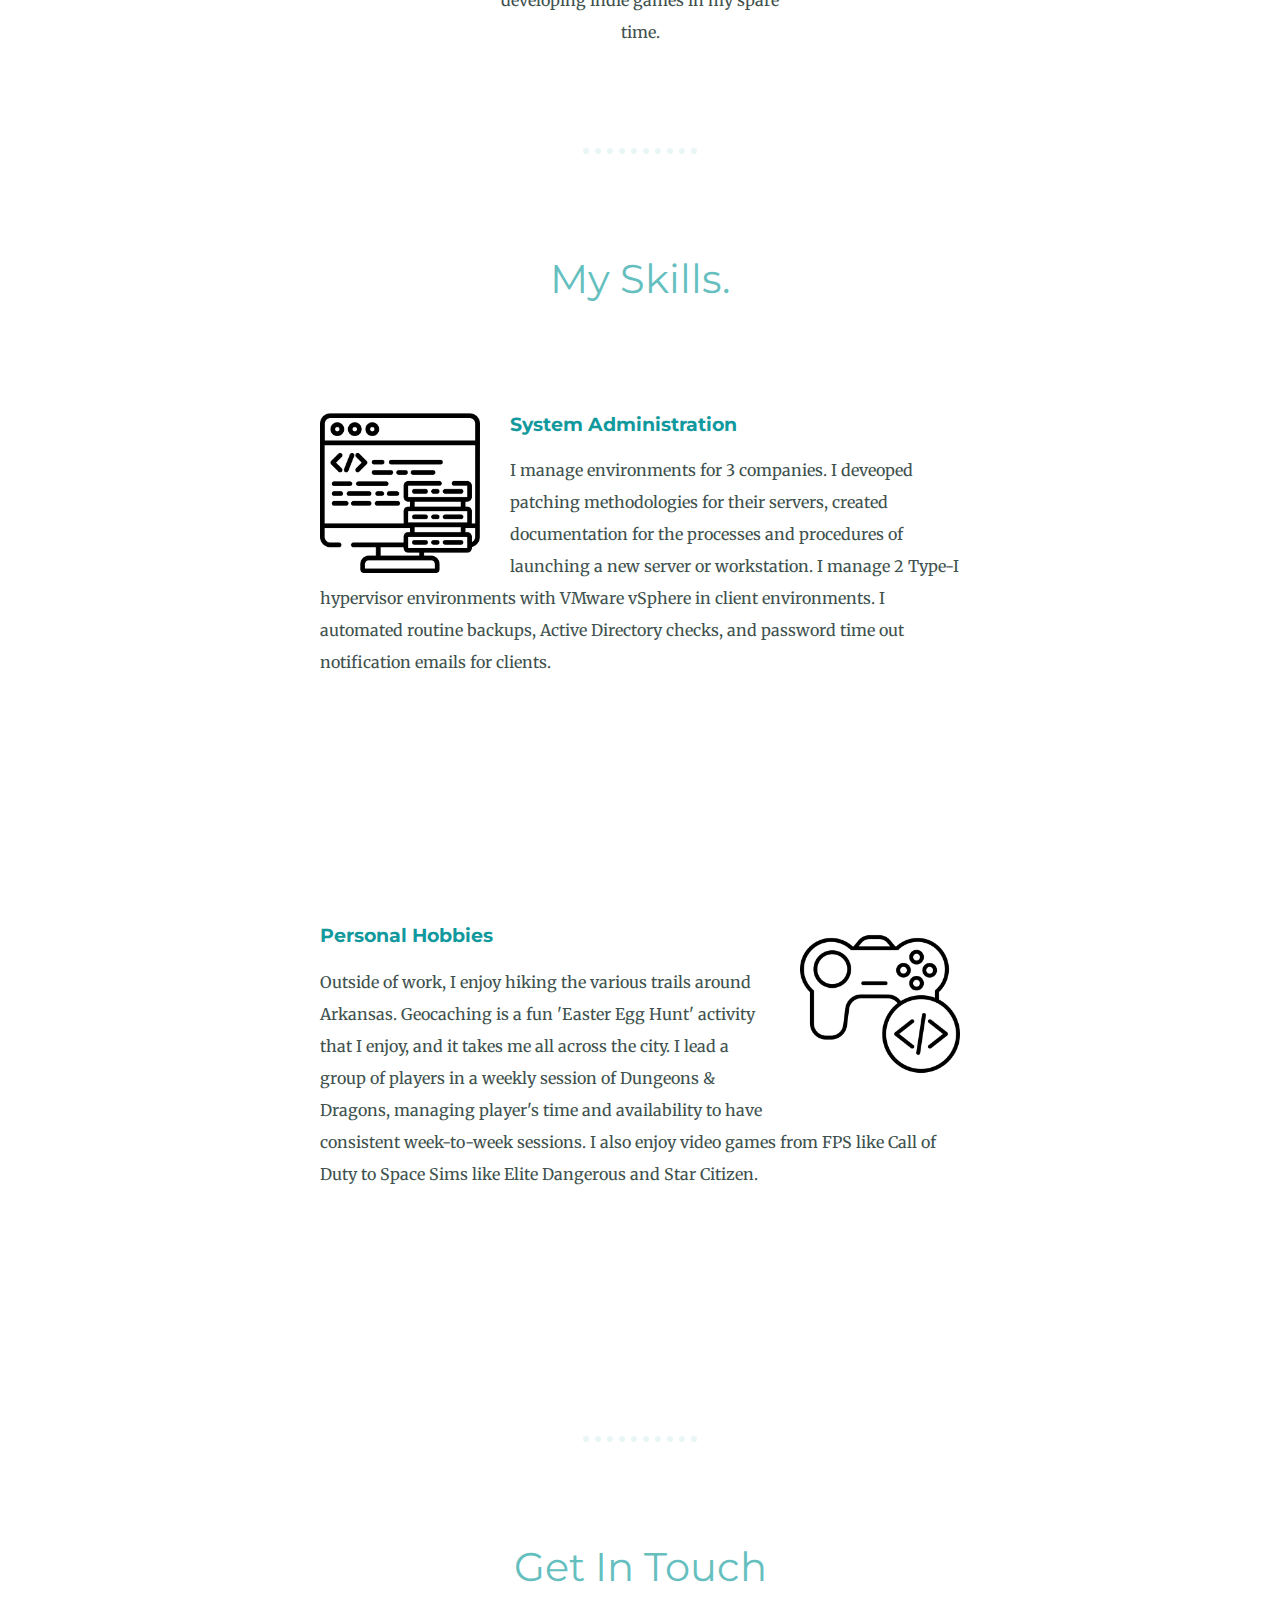
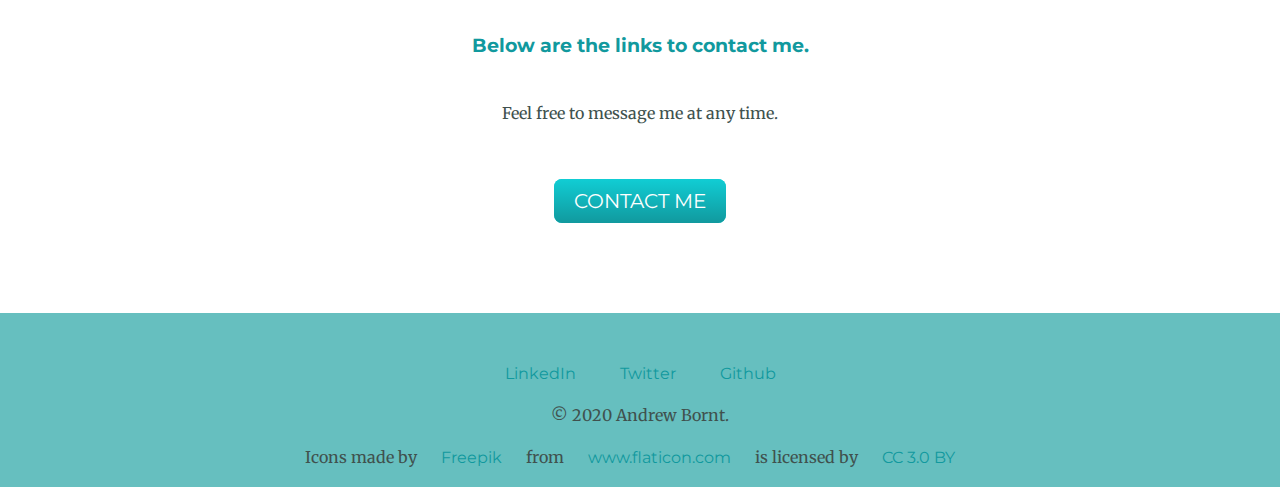
==== commit cbc0db23: "same as before" ====
--- a/index.html
+++ b/index.html
@@ -6,7 +6,7 @@
   <title>Andrew Bornt</title>
   <link rel="stylesheet" href="css/styles.css">
   <link rel="icon" href="favicon.ico">
-  <link href="https://fonts.googleapis.com/css?family=Merriweather|Montserrat|Cormorant+Garamond&display=swap" rel="stylesheet">
+  <link href="https://fonts.googleapis.com/css?family=Merriweather|Montserrat|Cormorant+Garamond:ital,wght@0,400;1,700&display=swap" rel="stylesheet">
 </head>
 
 <body>
--- a/css/styles.css
+++ b/css/styles.css
@@ -8,7 +8,7 @@
 h1 {
   font-size: 5.625rem;
   margin: 50px auto 0 auto;
-  font-family: 'Cormorant+Garamond', serif;
+  font-family: 'Cormorant Garamond', serif;
   color: #66bfbf;
 }
 
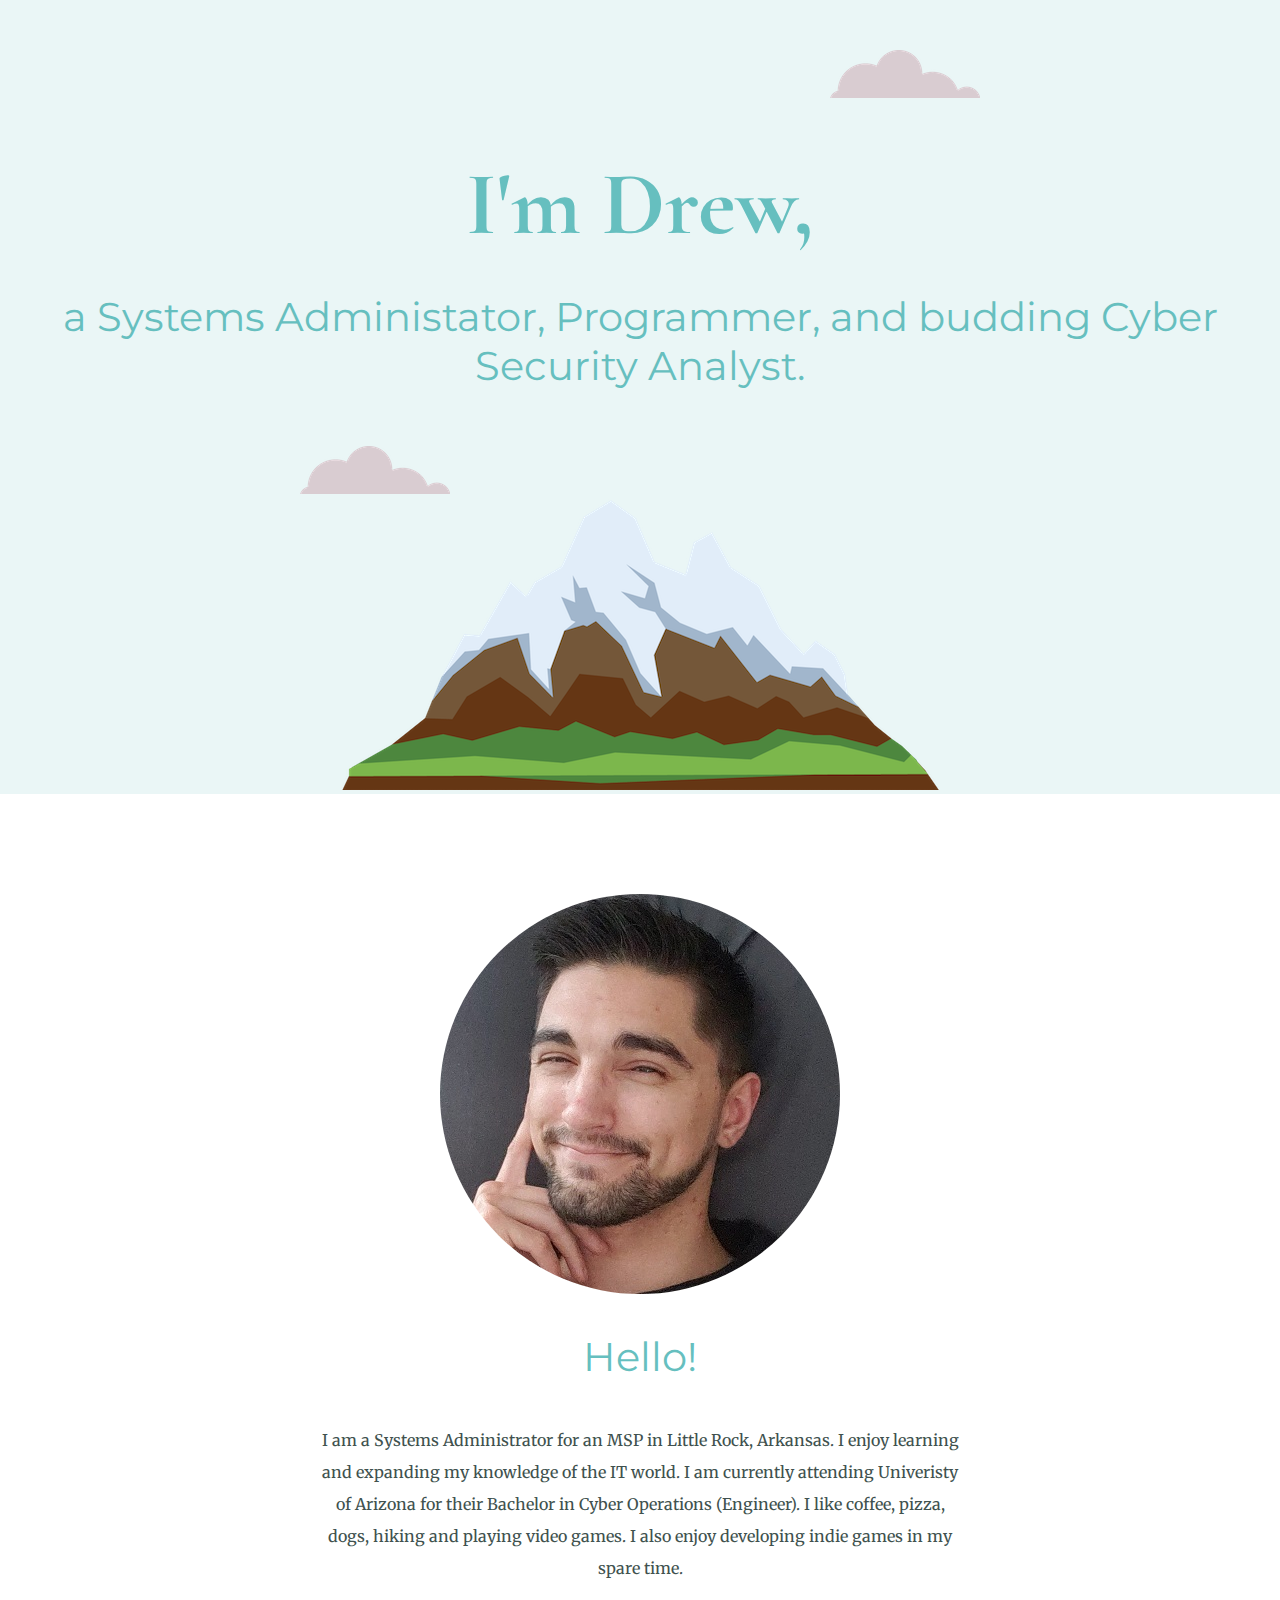
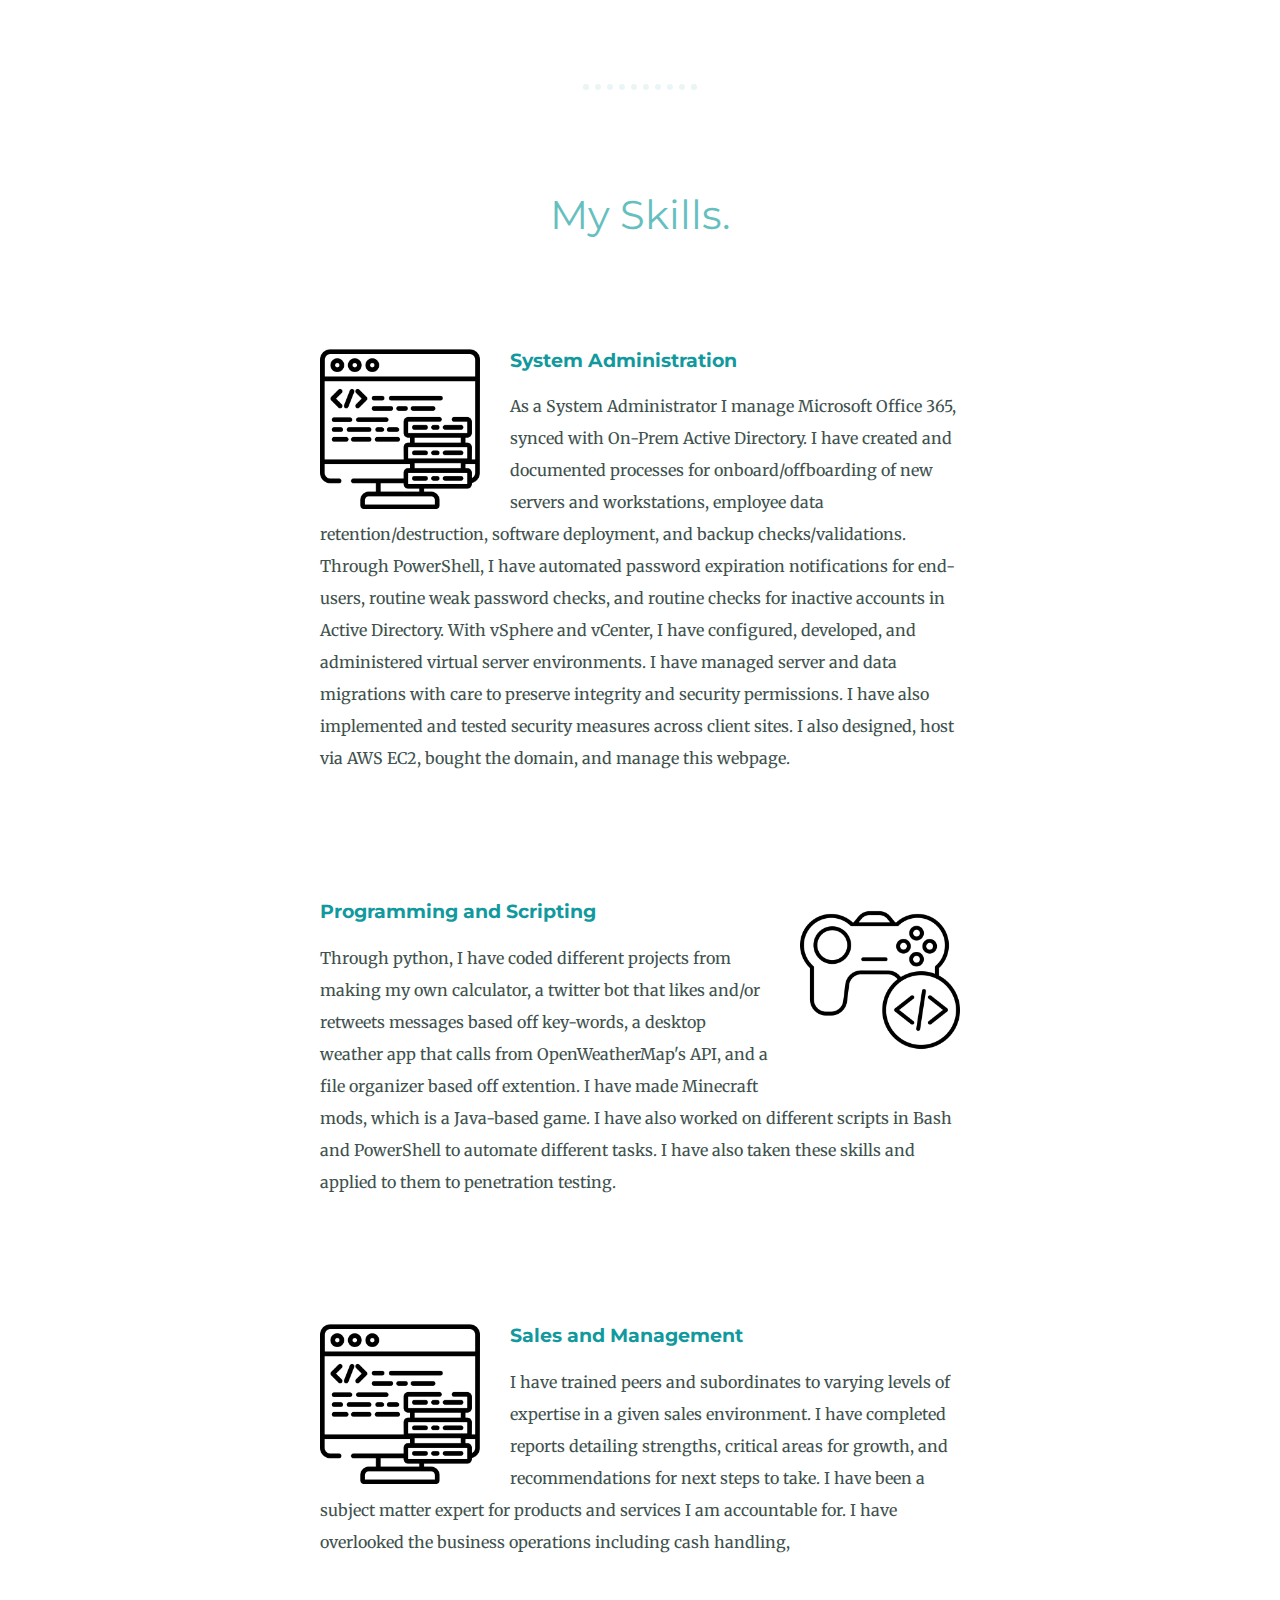
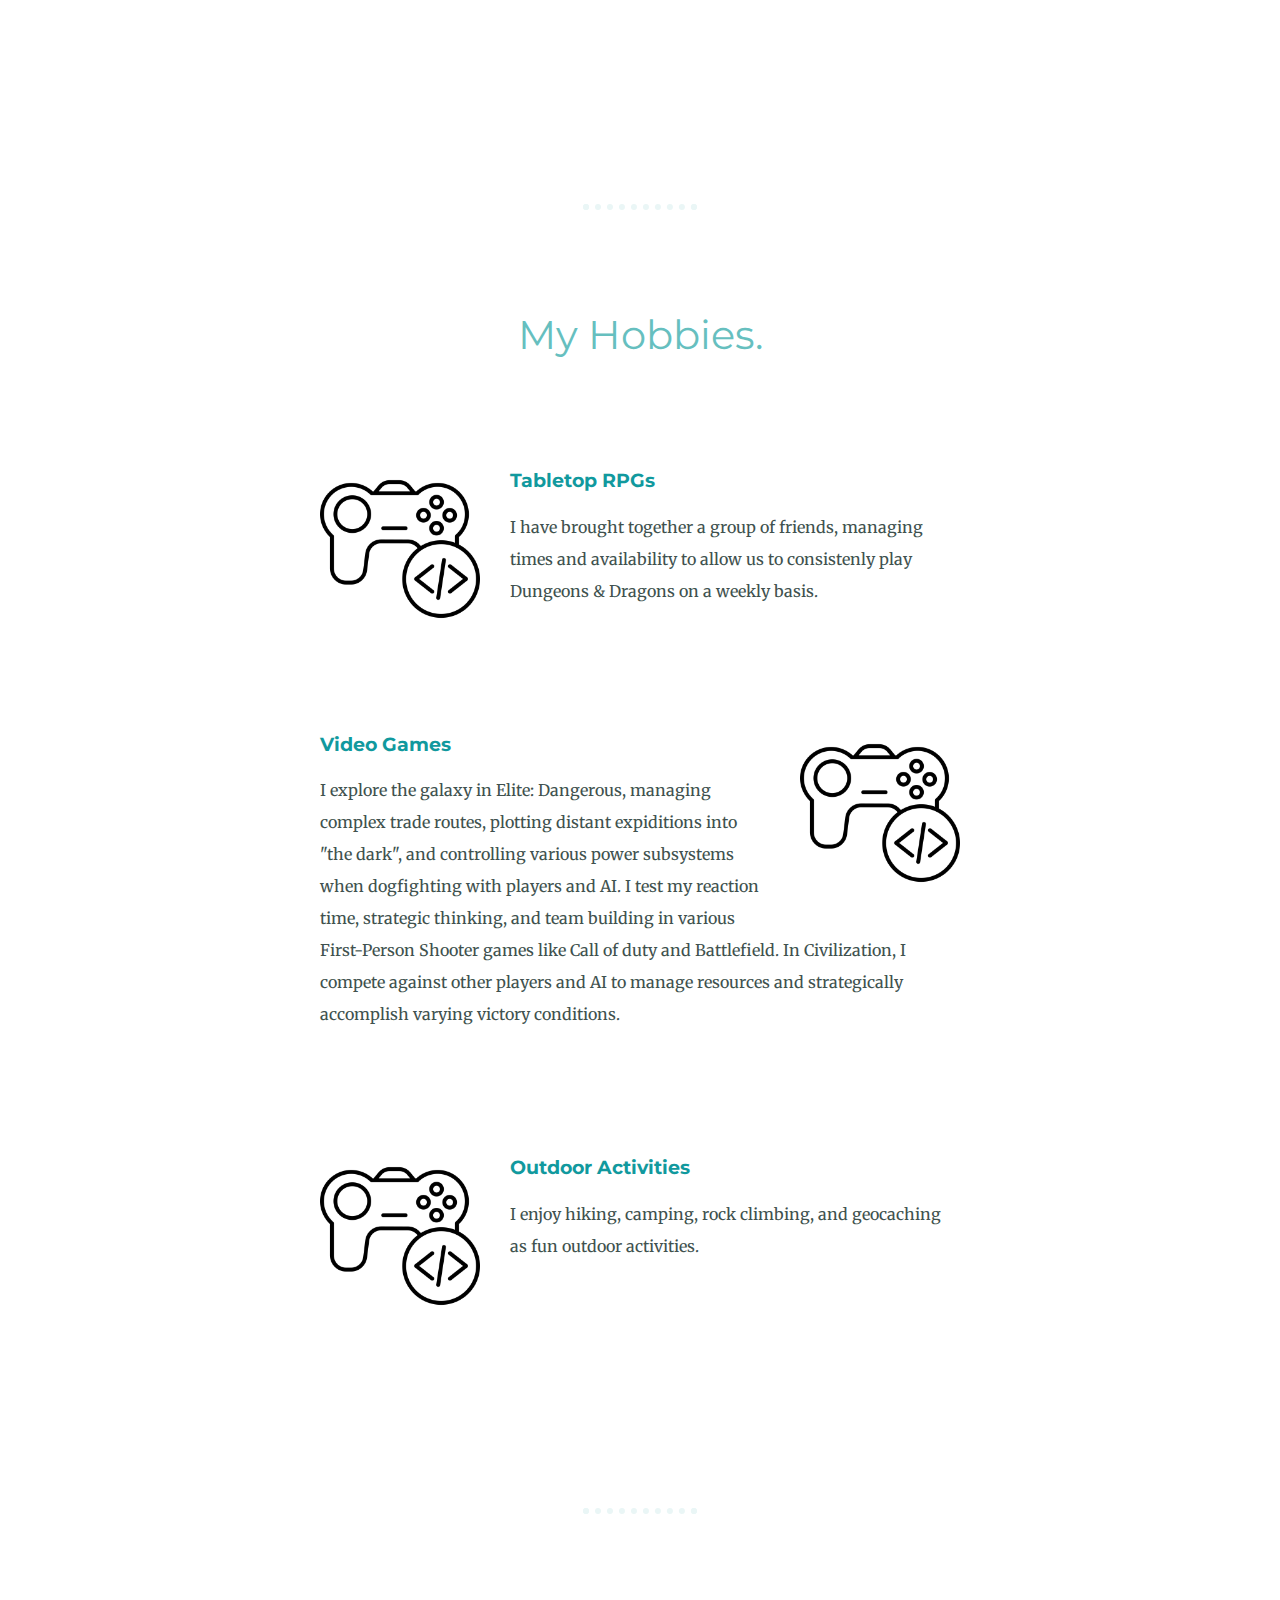
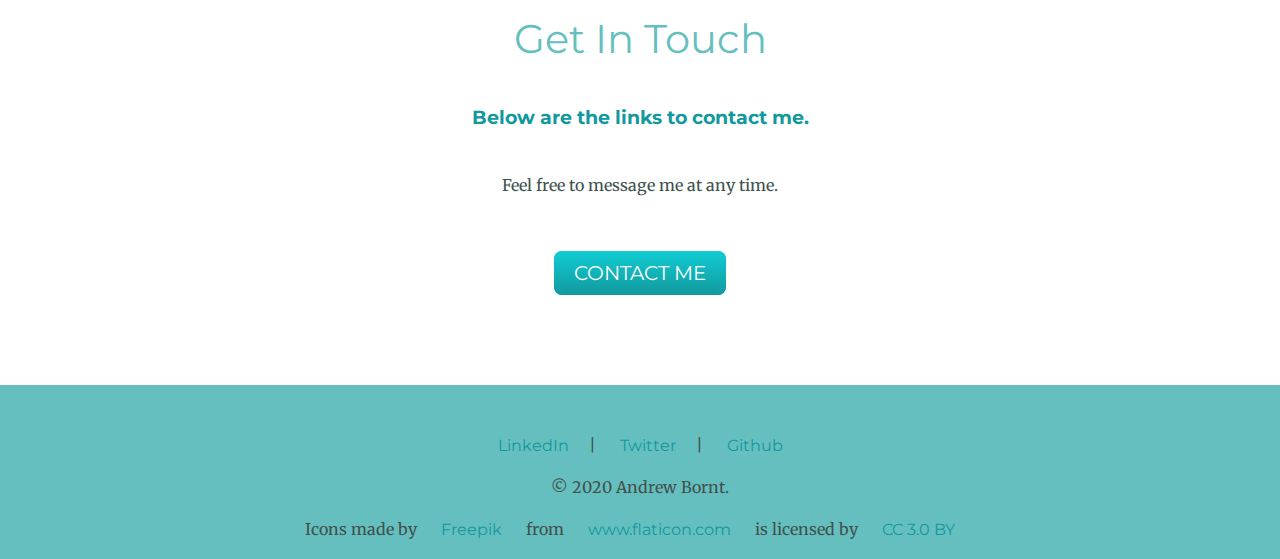
==== commit f171293b: "reformatted, added better language." ====
--- a/index.html
+++ b/index.html
@@ -1,4 +1,4 @@
-<!DOCTYPE html>
+﻿<!DOCTYPE html>
 <html lang="en" dir="ltr">
 
 <head>
@@ -14,53 +14,81 @@
     <img class="top-cloud" src="images/cloud.png" alt="cloud-img">
     <h1> I'm Drew,</h1>
     <h2>
-      a systems administator, programmer, and budding cyber security analyst.
+      a Systems Administator, Programmer, and budding Cyber Security Analyst.
     </h2>
     <img class="bottom-cloud" src="images/cloud.png" alt="cloud-img">
     <img class="mountain" src="images/mountain.png" alt="mountain-img">
   </div>
 
   <div class="middle-container">
-    <div class="profile">
-      <img class="selfie" src="images/drewbornt.jpg" alt="selfie">
-      <h2>Hello!</h2>
-      <p class="intro">I am a systems administrator for an MSP in Little Rock, Arkansas. I enjoy learning and expanding my knowledge of the IT world. I like coffee, pizza, dogs, hiking and playing video games. I also enjoy developing indie games in my spare time.</p>
-    </div>
+      <div class="profile">
+          <img class="selfie" src="images/drewbornt.jpg" alt="selfie">
+          <h2>Hello!</h2>
+          <p class="intro">I am a Systems Administrator for an MSP in Little Rock, Arkansas. I enjoy learning and expanding my knowledge of the IT world. I am currently attending Univeristy of Arizona for their Bachelor in Cyber Operations (Engineer). I like coffee, pizza, dogs, hiking and playing video games. I also enjoy developing indie games in my spare time.</p>
+      </div>
 
-    <hr>
+      <hr>
 
-    <div class="skills">
-      <h2>My Skills.</h2>
-      <div class="skill-row">
-        <img class="skill-web-icon" src="images/data.png" alt="data-png">
-        <h3>System Administration</h3>
-        <p>I manage environments for 3 companies. I deveoped patching methodologies for their servers, created documentation for the processes and procedures of launching a new server or workstation. I manage 2 Type-I hypervisor environments with VMware vSphere in client environments. I automated routine backups, Active Directory checks, and password time out notification emails for clients.</p>
+      <div class="skills">
+          <h2>My Skills.</h2>
+          <div class="skill-row">
+              <img class="skill-web-icon" src="images/data.png" alt="data-png">
+              <h3>System Administration</h3>
+              <p>As a System Administrator I manage Microsoft Office 365, synced with On-Prem Active Directory. I have created and documented processes for onboard/offboarding of new servers and workstations, employee data retention/destruction, software deployment, and backup checks/validations. Through PowerShell, I have automated password expiration notifications for end-users, routine weak password checks, and routine checks for inactive accounts in Active Directory. With vSphere and vCenter, I have configured, developed, and administered virtual server environments. I have managed server and data migrations with care to preserve integrity and security permissions. I have also implemented and tested security measures across client sites. I also designed, host via AWS EC2, bought the domain, and manage this webpage.</p>
+          </div>
+          <div class="skill-row">
+              <img class="skill-game-icon" src="images/game.png" alt="game-png">
+              <h3>Programming and Scripting</h3>
+              <p>Through python, I have coded different projects from making my own calculator, a twitter bot that likes and/or retweets messages based off key-words, a desktop weather app that calls from OpenWeatherMap's API, and a file organizer based off extention. I have made Minecraft mods, which is a Java-based game. I have also worked on different scripts in Bash and PowerShell to automate different tasks. I have also taken these skills and applied to them to penetration testing.</p>
+          </div>
+          <div class="skill-row">
+              <img class="skill-web-icon" src="images/data.png" alt="data-png">
+              <h3>Sales and Management</h3>
+              <p>I have trained peers and subordinates to varying levels of expertise in a given sales environment. I have completed reports detailing strengths, critical areas for growth, and recommendations for next steps to take. I have been a subject matter expert for products and services I am accountable for. I have overlooked the business operations including cash handling, </p>
+          </div>
       </div>
       <br />
-      <div class="skill-row">
-        <img class="skill-game-icon" src="images/game.png" alt="game-png">
-        <h3>Personal Hobbies</h3>
-        <p>Outside of work, I enjoy hiking the various trails around Arkansas. Geocaching is a fun 'Easter Egg Hunt' activity that I enjoy, and it takes me all across the city. I lead a group of players in a weekly session of Dungeons & Dragons, managing player's time and availability to have consistent week-to-week sessions. I also enjoy video games from FPS like Call of Duty to Space Sims like Elite Dangerous and Star Citizen.</p>
+      <hr>
+
+      <div class="skills">
+          <h2>My Hobbies.</h2>
+          <div class="skill-row">
+              <img class="skill-web-icon" src="images/game.png" alt="game-png">
+              <h3>Tabletop RPGs</h3>
+              <p>I have brought together a group of friends, managing times and availability to allow us to consistenly play Dungeons & Dragons on a weekly basis.</p>
+          </div>
+          <div class="skill-row">
+              <img class="skill-game-icon" src="images/game.png" alt="game-png">
+              <h3>Video Games</h3>
+              <p>
+                  I explore the galaxy in Elite: Dangerous, managing complex trade routes, plotting distant expiditions into "the dark", and controlling various power subsystems when dogfighting with players and AI.
+                  I test my reaction time, strategic thinking, and team building in various First-Person Shooter games like Call of duty and Battlefield. In Civilization, I compete against other players and AI to manage resources and strategically accomplish varying victory conditions.
+              </p>
+          </div>
+          <div class="skill-row">
+              <img class="skill-web-icon" src="images/game.png" alt="game-png">
+              <h3>Outdoor Activities</h3>
+              <p>I enjoy hiking, camping, rock climbing, and geocaching as fun outdoor activities. </p>
+          </div>
       </div>
-    </div>
-<br />
-    <hr>
+      <br />
+      <hr>
 
-    <div class="contact-me">
-      <h2>Get In Touch</h2>
-      <h3>Below are the links to contact me.</h3>
-      <p class="contact-message">Feel free to message me at any time.</p>
-      <a class="butn" href="mailto:andrew.bornt@gmail.com">CONTACT ME</a>
-    </div>
+      <div class="contact-me">
+          <h2>Get In Touch</h2>
+          <h3>Below are the links to contact me.</h3>
+          <p class="contact-message">Feel free to message me at any time.</p>
+          <a class="butn" href="mailto:andrew.bornt@gmail.com">CONTACT ME</a>
+      </div>
   </div>
 
 
   <div class="bottom-container">
-    <a class="footer-link" href="https://www.linkedin.com/in/andrew-bornt/">LinkedIn</a>
-    <a class="footer-link" href="https://twitter.com/themrfoxman">Twitter</a>
+    <a class="footer-link" href="https://www.linkedin.com/in/andrew-bornt/">LinkedIn</a>|
+    <a class="footer-link" href="https://twitter.com/themrfoxman">Twitter</a>|
     <a class="footer-link" href="https://www.github.com/drewbornt">Github</a>
     <p class="copright">© 2020 Andrew Bornt.</p>
-    <div>Icons made by <a href="https://www.flaticon.com/authors/freepik" title="Freepik">Freepik</a> from <a href="https://www.flaticon.com/" title="Flaticon">www.flaticon.com</a> is licensed by <a href="http://creativecommons.org/licenses/by/3.0/"
+    <div class=".icon-license">Icons made by <a href="https://www.flaticon.com/authors/freepik" title="Freepik">Freepik</a> from <a href="https://www.flaticon.com/" title="Flaticon">www.flaticon.com</a> is licensed by <a href="http://creativecommons.org/licenses/by/3.0/"
         title="Creative Commons BY 3.0" target="_blank">CC 3.0 BY</a>
       </div>
 
--- a/css/styles.css
+++ b/css/styles.css
@@ -47,7 +47,7 @@
 }
 
 .intro {
-  width: 25%;
+  width: 50%;
   margin: auto;
 }
 .selfie {
@@ -55,10 +55,10 @@
 }
 
 .top-container {
-  background-color: #EAF6F6;
-  margin-top: 0;
-  position: relative;
-  padding-top: 100px;
+    background-color: #EAF6F6;
+    margin-top: 0;
+    position: relative;
+    padding-top: 100px;
 }
 
 .middle-container {
@@ -140,3 +140,7 @@
   font-size: 0.75rem;
   padding: 20px 0;
 }
+
+a.icon-license {
+    margin: 0px;
+}
